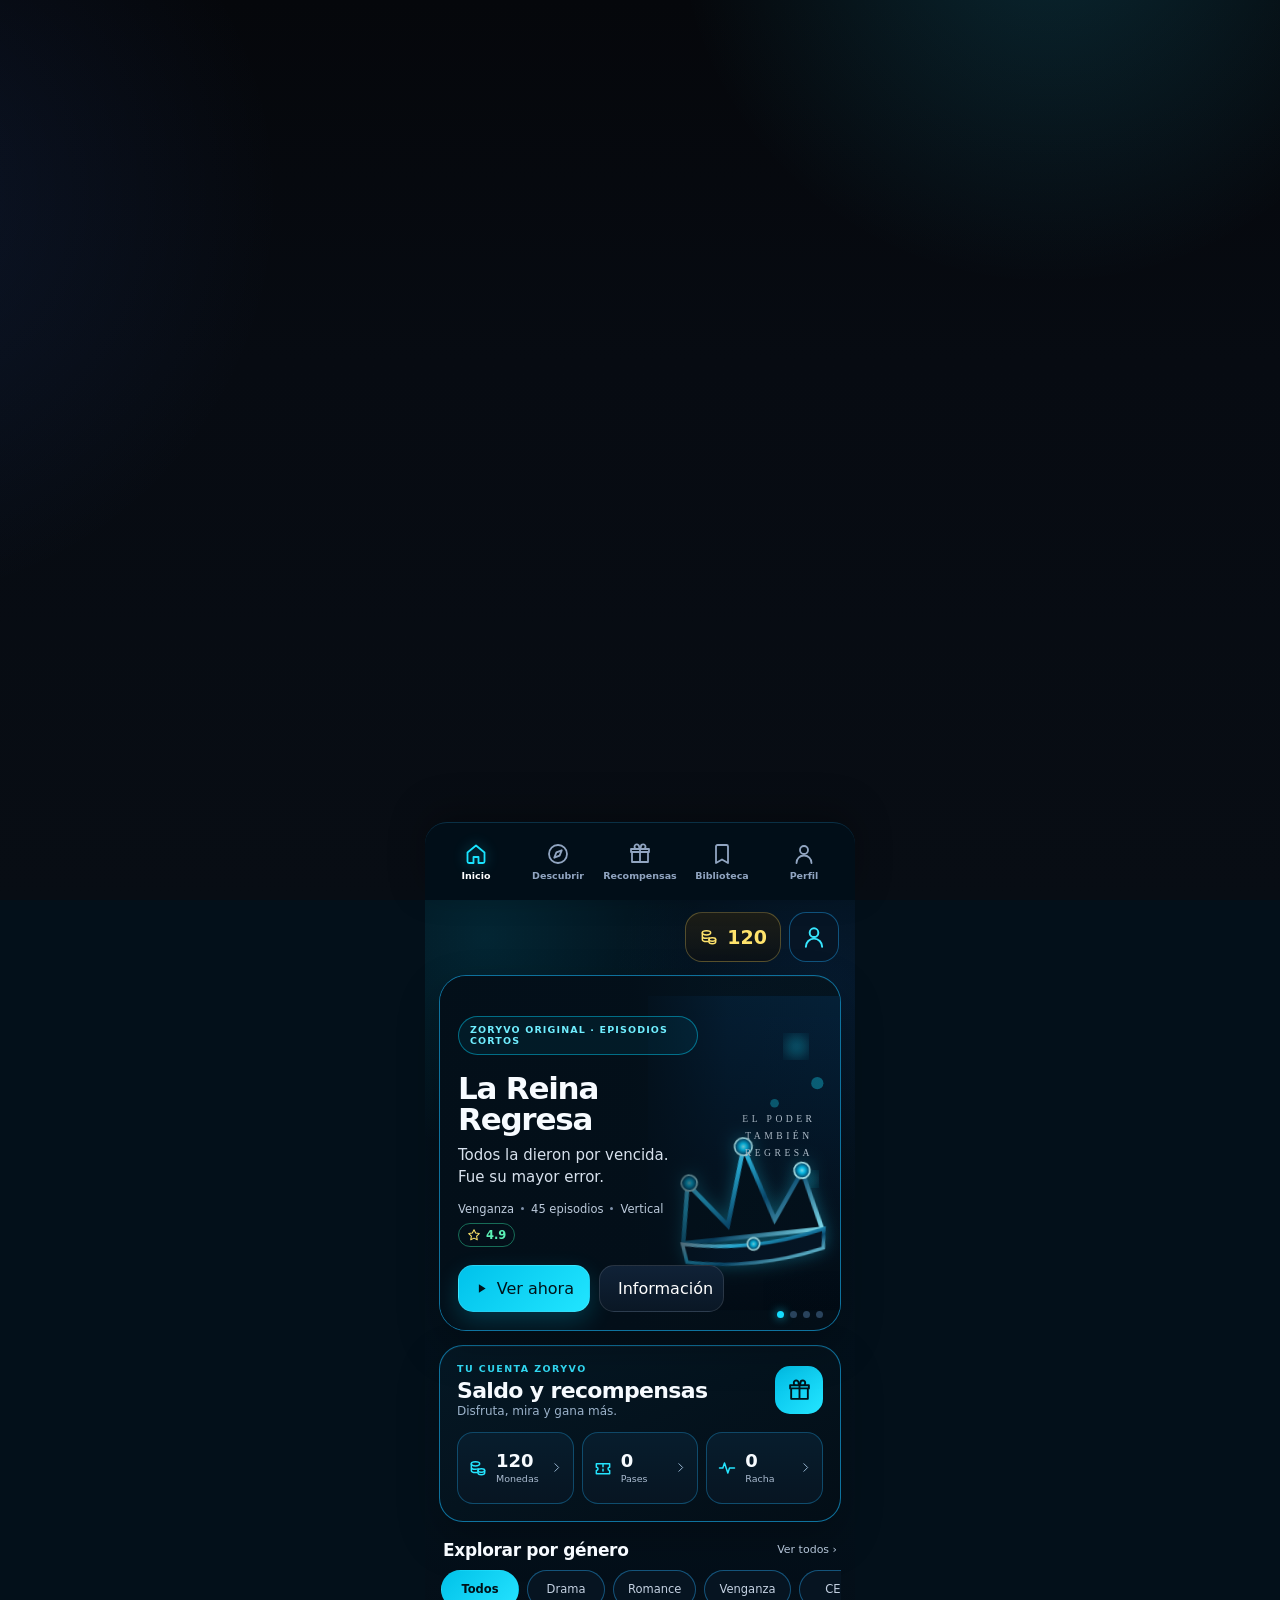
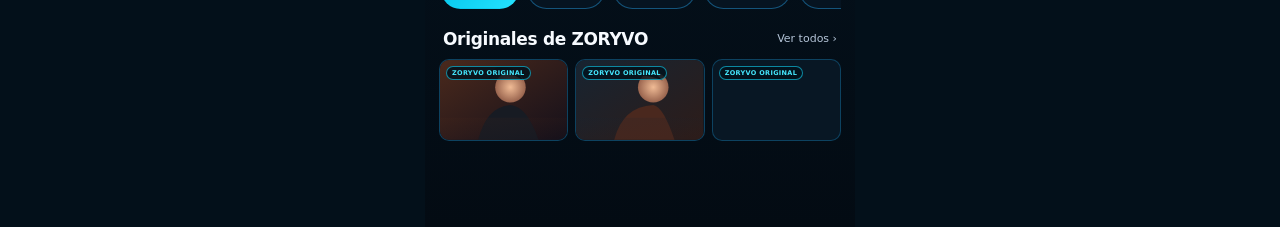
==== index.html @ 8bf87af3 "Switch ZORYVO Home to compact V4.2.2 reference UI" ====
<!DOCTYPE html>
<html lang="es" data-zoryvo-page="home">
<head>
<meta charset="UTF-8">
<meta name="viewport" content="width=device-width,initial-scale=1,viewport-fit=cover">
<meta name="theme-color" content="#03101a">
<meta name="color-scheme" content="dark">
<meta name="description" content="ZORYVO — plataforma de historias verticales y episodios cortos.">
<title>ZORYVO</title>
<link rel="stylesheet" href="assets/app1.css?v=422">
<link rel="stylesheet" href="assets/app2.css?v=422">
<link rel="stylesheet" href="assets/app3.css?v=422">
<link rel="stylesheet" href="assets/app4.css?v=422">
<link rel="stylesheet" href="assets/restore1.css?v=422">
<link rel="stylesheet" href="assets/restore2.css?v=422">
<link rel="stylesheet" href="assets/portal.css?v=422">
<link rel="stylesheet" href="assets/mobile-ui-v422.css?v=422">
<link rel="stylesheet" href="assets/mobile-ui-v422-assets.css?v=422">
</head>
<body>
<script src="runtime/shell1.js?v=422"></script>
<script src="runtime/shell2.js?v=422"></script>
<script src="runtime/shell3.direct.js?v=422"></script>
<script src="assets/app1.js?v=422"></script>
<script src="assets/app2.js?v=422"></script>
<script src="assets/app3.js?v=422"></script>
<script src="assets/app4.js?v=422"></script>
<script src="assets/portal.js?v=422"></script>
<script src="assets/mobile-ui-v422.js?v=422"></script>
<script src="assets/mobile-ui-v422-assets.js?v=422"></script>
</body>
</html>
---- assets/app1.css ----
/* =========================================================
   ZORYVO — DESIGN SYSTEM
   HTML remains the fundamental application structure.
   ========================================================= */
:root{
  --bg:#06080d;
  --bg-2:#090d14;
  --surface:#0d131d;
  --surface-2:#111a27;
  --surface-3:#172233;
  --surface-glass:rgba(13,19,29,.86);
  --line:#223148;
  --line-soft:rgba(255,255,255,.075);
  --text:#f7f9fc;
  --text-2:#cad3df;
  --muted:#8d9aab;
  --muted-2:#66758a;
  --primary:#19d7ff;
  --primary-2:#4d78ff;
  --primary-soft:rgba(25,215,255,.11);
  --success:#36df96;
  --warning:#ffbd45;
  --danger:#ff5b72;
  --gold:#ffd96f;
  --shadow:0 22px 70px rgba(0,0,0,.38);
  --shadow-soft:0 12px 34px rgba(0,0,0,.22);
  --radius-xs:9px;
  --radius-sm:13px;
  --radius:18px;
  --radius-lg:25px;
  --radius-xl:32px;
  --header:64px;
  --nav:76px;
  --max:1240px;
}
*{box-sizing:border-box}
html{background:var(--bg);scroll-behavior:smooth}
body{margin:0;min-height:100vh;background:var(--bg);color:var(--text);font-family:Inter,ui-sans-serif,system-ui,-apple-system,BlinkMacSystemFont,"Segoe UI",sans-serif;overflow-x:hidden;-webkit-tap-highlight-color:transparent}
body.ui-locked{overflow:hidden;touch-action:none}
button,input,select{font:inherit}
button{cursor:pointer}
button,input,select{color:inherit}
button:focus-visible,input:focus-visible,select:focus-visible,[tabindex]:focus-visible{outline:2px solid var(--primary);outline-offset:2px}
img,video{display:block;max-width:100%}
.hidden{display:none!important}
.sr-only{position:absolute;width:1px;height:1px;padding:0;margin:-1px;overflow:hidden;clip:rect(0,0,0,0);white-space:nowrap;border:0}
.app{min-height:100vh;background:radial-gradient(circle at 90% -15%,rgba(25,215,255,.12),transparent 28%),radial-gradient(circle at -12% 35%,rgba(77,120,255,.08),transparent 28%),var(--bg)}
.shell{width:min(100%,var(--max));margin:0 auto}

/* ---------- top bar ---------- */
.topbar{height:var(--header);position:sticky;top:0;z-index:70;display:flex;align-items:center;gap:10px;padding:0 14px;background:rgba(6,8,13,.9);backdrop-filter:blur(18px);border-bottom:1px solid var(--line-soft)}
.brand{display:flex;align-items:center;gap:10px;min-width:0}
.brandmark{width:39px;height:39px;flex:none;border-radius:14px;background:linear-gradient(140deg,var(--primary),#7befff 42%,var(--primary-2));display:grid;place-items:center;color:#031116;font-weight:1000;letter-spacing:-1px;box-shadow:0 0 30px rgba(25,215,255,.18)}
.brandtext{line-height:1;min-width:0;overflow:hidden}
.brandtext b{display:block;font-size:16px;white-space:nowrap}
.brandtext span{display:block;font-size:8.5px;color:var(--muted);margin-top:4px;letter-spacing:.7px;text-transform:uppercase;white-space:nowrap;overflow:hidden;text-overflow:ellipsis}
.spacer{flex:1}
.icon-btn{height:40px;border:1px solid var(--line);background:var(--surface);border-radius:13px;color:var(--text);transition:border-color .18s,transform .18s,background .18s}
.icon-btn{width:40px;display:grid;place-items:center;position:relative;font-size:16px}
.icon-btn:hover{border-color:#395274;background:var(--surface-2)}
.icon-btn:active{transform:scale(.97)}
.counter{position:absolute;right:-4px;top:-4px;min-width:17px;height:17px;padding:0 4px;border-radius:999px;background:var(--danger);color:#fff;font-size:9px;font-weight:1000;display:grid;place-items:center;border:2px solid var(--bg)}
.storage-dot{width:7px;height:7px;border-radius:50%;background:var(--success);box-shadow:0 0 12px rgba(54,223,150,.45)}
.storage-dot.memory{background:var(--warning);box-shadow:0 0 12px rgba(255,189,69,.45)}

/* ---------- core content ---------- */
.main{padding-bottom:calc(var(--nav) + 24px)}
.view{display:none}
.view.active{display:block;animation:viewIn .2s ease}
@keyframes viewIn{from{opacity:.6;transform:translateY(4px)}to{opacity:1;transform:none}}
.section{padding:22px 15px 0}
.section.compact{padding-top:14px}
.section-head{display:flex;align-items:end;justify-content:space-between;gap:12px;margin-bottom:12px}
.section-title h2{font-size:19px;line-height:1.1;margin:0}
.section-title p{font-size:10px;color:var(--muted);margin:5px 0 0}
.link-btn{border:0;background:none;color:var(--primary);font-weight:900;font-size:11px;padding:5px}

/* ---------- hero ---------- */
.hero{padding:14px 14px 0}
.hero-card{min-height:390px;border-radius:28px;overflow:hidden;border:1px solid var(--line-soft);position:relative;display:flex;align-items:flex-end;padding:25px;background:linear-gradient(135deg,#132942,#114353 52%,#512144);box-shadow:var(--shadow)}
.hero-card::before{content:"";position:absolute;inset:0;background:radial-gradient(circle at 77% 20%,rgba(78,228,255,.34),transparent 18%),radial-gradient(circle at 77% 38%,rgba(255,255,255,.09),transparent 20%),linear-gradient(0deg,rgba(4,7,12,.98),rgba(4,7,12,.08) 72%)}
.hero-card::after{content:"SHORT";position:absolute;right:-4%;top:7%;font-size:clamp(76px,23vw,200px);font-weight:1000;letter-spacing:-9px;color:rgba(255,255,255,.04);transform:rotate(-6deg)}
.hero-copy{position:relative;z-index:2;max-width:650px}
.kicker{display:inline-flex;align-items:center;gap:7px;padding:7px 10px;border:1px solid rgba(25,215,255,.26);background:rgba(25,215,255,.1);border-radius:999px;color:#9beeff;font-size:9px;font-weight:1000;letter-spacing:.8px;text-transform:uppercase}
.hero h1{font-size:clamp(35px,8vw,68px);line-height:.91;letter-spacing:-2.2px;margin:12px 0 10px;max-width:680px}
.hero p{margin:0;color:#c7d0dc;line-height:1.52;font-size:13px;max-width:560px}
.meta-line{display:flex;gap:9px;align-items:center;flex-wrap:wrap;margin-top:11px;color:#acb7c7;font-size:10px}
.dot{width:3px;height:3px;background:#75849a;border-radius:50%}
.access-chip{padding:4px 7px;border-radius:999px;background:rgba(54,223,150,.1);border:1px solid rgba(54,223,150,.2);color:#88efb8;font-weight:900}
.hero-actions{display:flex;gap:9px;flex-wrap:wrap;margin-top:17px}

/* ---------- buttons ---------- */
.btn{border:0;border-radius:13px;padding:10px 14px;font-weight:900;display:inline-flex;align-items:center;justify-content:center;gap:7px;min-height:42px;transition:transform .15s,filter .15s,border-color .15s}
.btn:hover{filter:brightness(1.05)}
.btn:active{transform:scale(.98)}
.btn.primary{background:linear-gradient(135deg,var(--primary),#77efff);color:#031016}
.btn.secondary{background:rgba(255,255,255,.075);color:#fff;border:1px solid rgba(255,255,255,.1)}
.btn.ghost{background:transparent;color:#c7d1dd;border:1px solid var(--line)}
.btn.danger{background:rgba(255,91,114,.11);border:1px solid rgba(255,91,114,.28);color:#ff9aaa}
.btn.gold{background:linear-gradient(135deg,#ffce5b,#ffe99a);color:#251a02}
.btn:disabled{opacity:.45;cursor:not-allowed;filter:none;transform:none}

/* ---------- chips / cards ---------- */
.chips{display:flex;gap:7px;overflow:auto;scrollbar-width:none;padding-bottom:3px}
.chips::-webkit-scrollbar{display:none}
.chip{flex:none;border:1px solid var(--line);background:var(--surface);color:#c7d0db;border-radius:999px;padding:8px 11px;font-size:10px;transition:.15s}
.chip.active{background:var(--primary);border-color:var(--primary);color:#031016;font-weight:1000}
.cards{display:grid;grid-template-columns:repeat(2,minmax(0,1fr));gap:11px}
.series-card{min-width:0;background:var(--surface);border:1px solid var(--line-soft);border-radius:18px;overflow:hidden;transition:.18s;cursor:pointer;position:relative}
.series-card:hover{transform:translateY(-3px);border-color:#344c6d;box-shadow:var(--shadow-soft)}
.poster{aspect-ratio:9/13;position:relative;overflow:hidden;padding:11px;display:flex;align-items:flex-end;background:linear-gradient(145deg,var(--c1,#152844),var(--c2,#5c2247))}
.poster::before{content:"";position:absolute;width:78%;aspect-ratio:1;border-radius:50%;right:-24%;top:6%;background:rgba(255,255,255,.09);box-shadow:-54px 80px 0 rgba(255,255,255,.04)}
.poster::after{content:"";position:absolute;inset:auto 0 0;height:62%;background:linear-gradient(0deg,rgba(4,7,12,.93),transparent)}
.poster-monogram{position:absolute;right:10px;top:39px;font-weight:1000;font-size:44px;line-height:1;color:rgba(255,255,255,.055);letter-spacing:-5px}
.poster-top{position:absolute;z-index:2;top:9px;left:9px;right:9px;display:flex;justify-content:space-between;gap:5px}
.tiny-badge{font-size:7.5px;font-weight:1000;padding:5px 7px;border-radius:7px;background:rgba(4,8,12,.7);backdrop-filter:blur(8px)}
.poster-title{position:relative;z-index:2;font-weight:1000;font-size:16px;line-height:.98;max-width:94%;text-shadow:0 3px 18px rgba(0,0,0,.45)}
.card-progress{position:absolute;left:9px;right:9px;bottom:7px;z-index:3;height:3px;border-radius:99px;background:rgba(255,255,255,.18);overflow:hidden}
.card-progress i{display:block;height:100%;background:var(--primary)}
.series-meta{padding:9px 10px 10px}
.series-name{font-size:11.5px;font-weight:900;white-space:nowrap;overflow:hidden;text-overflow:ellipsis}
.series-sub{font-size:8.5px;color:var(--muted);margin-top:5px;display:flex;justify-content:space-between;gap:5px}
.series-sub .rating{color:#ffe183}
.horizontal{display:grid;grid-auto-flow:column;grid-auto-columns:42%;gap:10px;overflow:auto;scroll-snap-type:x proximity;scrollbar-width:none;padding-bottom:4px}
.horizontal::-webkit-scrollbar{display:none}
.horizontal .series-card{scroll-snap-align:start}

/* ---------- continue ---------- */
.continue-list{display:grid;gap:8px}
.continue-item{display:grid;grid-template-columns:74px 1fr auto;gap:10px;align-items:center;padding:8px;border:1px solid var(--line-soft);background:var(--surface);border-radius:15px;width:100%;color:inherit;text-align:left}
.continue-thumb{width:74px;aspect-ratio:16/10;border-radius:10px;background:linear-gradient(135deg,var(--c1),var(--c2));display:grid;place-items:center;font-size:21px;position:relative;overflow:hidden}
.continue-thumb::after{content:"";position:absolute;inset:0;background:linear-gradient(135deg,transparent,rgba(255,255,255,.08))}
.continue-info{min-width:0}
.continue-info b{font-size:11px;display:block;white-space:nowrap;overflow:hidden;text-overflow:ellipsis}
.continue-info span{display:block;color:var(--muted);font-size:8.5px;margin-top:4px}
.mini-progress{height:3px;background:#273449;border-radius:99px;margin-top:6px;overflow:hidden}
.mini-progress i{display:block;height:100%;background:var(--primary)}
---- assets/app2.css ----
/* ---------- discover ---------- */
.search-area{padding:15px}
.searchbox{display:flex;align-items:center;gap:8px;border:1px solid var(--line);background:var(--surface);border-radius:16px;padding:0 12px;transition:border-color .15s}
.searchbox:focus-within{border-color:#3e6b86}
.searchbox input{height:48px;border:0;background:none;color:#fff;outline:0;width:100%;min-width:0}
.searchbox input::placeholder{color:#68788f}
.search-tools{display:flex;justify-content:space-between;gap:10px;align-items:center;margin-top:11px;color:var(--muted);font-size:9px}
.sort-select{border:1px solid var(--line);background:var(--surface);color:#d9e1eb;border-radius:10px;padding:7px 8px;font-size:9px}
.empty{margin:24px 0;border:1px dashed #33445e;border-radius:20px;padding:28px 17px;text-align:center;color:var(--muted);font-size:11px;line-height:1.45}
.empty b{display:block;color:#d8dfe8;font-size:13px;margin-bottom:5px}

/* ---------- rewards ---------- */
.reward-hero{margin:15px;border:1px solid #4a3e19;background:linear-gradient(145deg,#19150d,#261f0f);border-radius:24px;padding:19px;position:relative;overflow:hidden}
.reward-hero::after{content:"";position:absolute;right:5px;top:-23px;font-size:104px;opacity:.07;transform:rotate(14deg)}
.reward-hero h2{margin:0 0 5px;font-size:22px}
.reward-hero p{margin:0;color:#c8b98a;font-size:10px;line-height:1.45;max-width:560px}
.reward-wallet{margin-top:14px;padding:12px;border:1px solid rgba(255,229,144,.16);border-radius:16px;background:rgba(255,255,255,.035);display:flex;align-items:center;gap:12px;justify-content:space-between}
.wallet-copy{min-width:0}.wallet-copy span{display:block;color:#c8b98a;font-size:8px;text-transform:uppercase;letter-spacing:.55px}.wallet-copy b{display:block;margin-top:3px;color:#ffe590;font-size:16px}
.wallet-action{min-height:38px;border:1px solid rgba(255,229,144,.22);background:rgba(255,229,144,.07);border-radius:12px;color:#ffe590;padding:0 11px;display:flex;align-items:center;gap:6px;font-size:9px;font-weight:900;white-space:nowrap}
.wallet-action:active{transform:scale(.98)}
.streak{display:grid;grid-template-columns:repeat(7,1fr);gap:5px;margin-top:15px}
.day{border:1px solid #453b1e;border-radius:10px;padding:7px 2px;text-align:center;background:#17140d}
.day span{display:block;color:#a79258;font-size:7px}
.day b{display:block;font-size:9px;margin-top:3px}
.day.done{background:rgba(255,217,111,.1);border-color:#73622d;color:#ffe08b}
.day.today{outline:1px solid #ffda6a;outline-offset:1px}
.tasks{display:grid;gap:8px}
.task{display:grid;grid-template-columns:40px 1fr auto;align-items:center;gap:9px;border:1px solid var(--line-soft);background:var(--surface);border-radius:15px;padding:9px}
.task-icon{width:40px;height:40px;border-radius:12px;background:var(--surface-2);display:grid;place-items:center;color:var(--primary);font-weight:900}
.task b{display:block;font-size:11px}
.task span{display:block;color:var(--muted);font-size:8.5px;margin-top:3px;line-height:1.3}
.task .btn{min-height:34px;padding:7px 10px;font-size:9px}

/* ---------- profile ---------- */
.profile{padding:15px}
.profile-card{border:1px solid var(--line-soft);background:linear-gradient(145deg,var(--surface),#111d2b);border-radius:24px;padding:18px;box-shadow:var(--shadow-soft)}
.profile-row{display:flex;align-items:center;gap:12px}
.avatar{width:54px;height:54px;border-radius:18px;background:linear-gradient(145deg,var(--primary),var(--primary-2));display:grid;place-items:center;color:#051016;font-weight:1000;font-size:18px}
.profile-row h2{margin:0;font-size:18px}.profile-row p{margin:4px 0;color:var(--muted);font-size:9px}
.vip-badge{display:inline-flex;margin-top:5px;border-radius:999px;padding:4px 7px;font-size:7px;font-weight:1000;background:rgba(25,215,255,.1);border:1px solid rgba(25,215,255,.18);color:#94edff}
.stats{display:grid;grid-template-columns:repeat(3,1fr);gap:7px;margin-top:15px}
.stat{border:1px solid var(--line-soft);background:rgba(255,255,255,.025);border-radius:13px;padding:10px;text-align:center}
.stat b{display:block;font-size:15px}.stat span{display:block;margin-top:3px;color:var(--muted);font-size:6.8px;letter-spacing:.55px}
.settings{display:grid;gap:7px;margin-top:13px}
.setting{width:100%;min-height:56px;border:1px solid var(--line-soft);background:var(--surface);border-radius:14px;padding:10px 11px;display:flex;align-items:center;gap:10px;color:inherit;text-align:left}
.setting-info{flex:1;min-width:0}.setting-info b{display:block;font-size:11px}.setting-info span{display:block;color:var(--muted);font-size:8.5px;margin-top:3px;line-height:1.35}
.setting-tail{display:flex;align-items:center;gap:8px;flex:none}.setting-badge{min-width:19px;height:19px;padding:0 5px;border-radius:999px;background:var(--danger);color:#fff;display:grid;place-items:center;font-size:8px;font-weight:1000}
.switch{width:39px;height:23px;border-radius:999px;border:1px solid #35445a;background:#1a2431;padding:2px;display:flex;align-items:center;transition:.18s}
.switch i{width:17px;height:17px;border-radius:50%;background:#7e8ba0;transition:.18s}
.switch.on{background:rgba(25,215,255,.18);border-color:#26748a}.switch.on i{transform:translateX(15px);background:var(--primary)}

/* ---------- sheets / modals ---------- */
.scrim{position:absolute;inset:0;background:rgba(0,0,0,.68);backdrop-filter:blur(4px)}
.sheet,.modal{position:fixed;inset:0;z-index:140;display:none}
.sheet.open,.modal.open{display:block}
.sheet-panel{position:absolute;left:0;right:0;bottom:0;max-height:min(82vh,760px);background:var(--bg-2);border:1px solid var(--line);border-bottom:0;border-radius:25px 25px 0 0;box-shadow:0 -18px 70px rgba(0,0,0,.48);overflow:hidden;animation:sheetUp .2s ease}
@keyframes sheetUp{from{transform:translateY(24px);opacity:.5}to{transform:none;opacity:1}}
.sheet-head{height:56px;display:flex;align-items:center;padding:0 14px;border-bottom:1px solid var(--line-soft)}
.sheet-head h3{margin:0;font-size:14px;flex:1}.sheet-head .icon-btn{width:34px;height:34px}
.sheet-body{padding:14px;overflow:auto;max-height:calc(min(82vh,760px) - 56px)}
.modal{align-items:center;justify-content:center;padding:16px}
.modal.open{display:flex}
.modal-card{position:relative;width:min(100%,430px);background:var(--bg-2);border:1px solid var(--line);border-radius:22px;padding:18px;box-shadow:var(--shadow);animation:modalIn .18s ease}
@keyframes modalIn{from{transform:scale(.97);opacity:.5}to{transform:none;opacity:1}}
.modal-card h3{font-size:18px;margin:0 0 6px}.modal-card>p{margin:0 0 14px;color:var(--muted);font-size:10px;line-height:1.5}
.modal-actions{display:grid;grid-template-columns:1fr 1fr;gap:8px;margin-top:11px}
.price-box{display:flex;align-items:center;justify-content:space-between;gap:12px;padding:10px 11px;background:var(--surface);border:1px solid var(--line-soft);border-radius:12px;margin-top:7px;font-size:9px;color:var(--muted)}
.price-box b{font-size:11px;color:#fff}

/* ---------- detail ---------- */
.detail-cover{min-height:215px;border-radius:18px;position:relative;display:flex;align-items:flex-end;padding:17px;overflow:hidden}
.detail-cover::after{content:"";position:absolute;inset:0;background:linear-gradient(0deg,rgba(5,8,13,.92),transparent 70%)}
.detail-cover h2{position:relative;z-index:2;margin:0;font-size:27px;line-height:.95;max-width:80%}
.detail-copy{padding:15px 2px 2px}.detail-copy p{color:#aeb9c8;font-size:10px;line-height:1.55;margin:10px 0}
.tag-row{display:flex;gap:6px;flex-wrap:wrap}.tag{padding:5px 7px;border-radius:999px;border:1px solid var(--line);background:var(--surface);color:#bcc7d4;font-size:8px}
.detail-facts{display:grid;grid-template-columns:repeat(3,1fr);gap:7px;margin:12px 0}.fact{border:1px solid var(--line-soft);background:var(--surface);border-radius:12px;padding:9px;text-align:center;color:var(--muted);font-size:7px}.fact b{display:block;color:#fff;font-size:13px;margin-bottom:2px}
.detail-actions{display:grid;grid-template-columns:1fr auto;gap:8px}

/* ---------- episodes ---------- */
.episode-summary{display:flex;justify-content:space-between;gap:10px;align-items:center;margin-bottom:11px;color:var(--muted);font-size:9px}
.episode-grid{display:grid;grid-template-columns:repeat(6,1fr);gap:7px}
.ep{aspect-ratio:1;border-radius:10px;border:1px solid var(--line);background:var(--surface);color:#aeb9c8;font-weight:900;font-size:10px;position:relative}
.ep.unlocked{color:#fff}.ep.locked::after{content:"•";position:absolute;right:4px;top:1px;color:var(--warning);font-size:11px}.ep.current{border-color:var(--primary);background:var(--primary-soft);color:var(--primary)}.ep.done{box-shadow:inset 0 -2px 0 var(--success)}

/* ---------- notifications/history ---------- */
.notice-list{display:grid;gap:8px}.notice{padding:11px;border:1px solid var(--line-soft);background:var(--surface);border-radius:14px;position:relative}.notice.unread{border-color:rgba(25,215,255,.25);background:linear-gradient(145deg,var(--surface),rgba(25,215,255,.035))}.notice.unread::before{content:"";position:absolute;right:10px;top:10px;width:6px;height:6px;border-radius:50%;background:var(--primary)}.notice b{font-size:11px}.notice p{margin:4px 0 0;color:var(--muted);font-size:8.5px;line-height:1.4}

/* ---------- packages ---------- */
.packages{display:grid;grid-template-columns:1fr 1fr;gap:7px}.package{border:1px solid var(--line);background:var(--surface);border-radius:13px;padding:11px;text-align:left}.package.selected{border-color:var(--primary);background:var(--primary-soft)}.package b{display:block;font-size:13px}.package span{display:block;margin-top:4px;color:var(--muted);font-size:7.5px}

/* ---------- diagnostics ---------- */
.diag-summary{display:flex;align-items:center;gap:11px;padding:12px;border:1px solid var(--line-soft);border-radius:14px;background:var(--surface);margin-bottom:10px}.diag-score{width:48px;height:48px;border-radius:15px;background:rgba(54,223,150,.1);border:1px solid rgba(54,223,150,.25);display:grid;place-items:center;color:#8cf2bd;font-weight:1000}.diag-summary b{display:block;font-size:12px}.diag-summary span{display:block;color:var(--muted);font-size:8px;margin-top:3px}.diag-list{display:grid;gap:6px}.diag-item{display:grid;grid-template-columns:24px 1fr auto;gap:8px;align-items:center;padding:9px;border:1px solid var(--line-soft);border-radius:12px;background:var(--surface)}.diag-icon{width:24px;height:24px;border-radius:8px;display:grid;place-items:center;font-size:10px;background:rgba(54,223,150,.1);color:var(--success)}.diag-item.warn .diag-icon{background:rgba(255,189,69,.1);color:var(--warning)}.diag-item.fail .diag-icon{background:rgba(255,91,114,.1);color:var(--danger)}.diag-item b{font-size:9px}.diag-item span{font-size:7.5px;color:var(--muted)}.diag-status{font-size:7px;font-weight:1000;letter-spacing:.4px}

/* ---------- player ---------- */
.player{position:fixed;inset:0;z-index:120;background:#000;display:none;overflow:hidden}
.player.open{display:grid;place-items:center}
.player-stage{width:100%;height:100%;max-width:520px;position:relative;background:#05070b;overflow:hidden}
.player video{width:100%;height:100%;object-fit:cover;background:#05070b}
.player-grad{position:absolute;inset:0;pointer-events:none;background:linear-gradient(180deg,rgba(0,0,0,.52),transparent 20%,transparent 55%,rgba(0,0,0,.9) 90%,#000)}
.player-top{position:absolute;z-index:5;left:0;right:0;top:0;padding:calc(10px + env(safe-area-inset-top)) 10px 8px;display:flex;align-items:center;gap:9px}
.player-top .icon-btn{background:rgba(5,8,13,.58);border-color:rgba(255,255,255,.15);backdrop-filter:blur(10px)}
.player-title{min-width:0}.player-title b{display:block;font-size:11px;white-space:nowrap;overflow:hidden;text-overflow:ellipsis;max-width:220px}.player-title span{display:block;font-size:8px;color:#b8c1cc;margin-top:3px}
.player-side{position:absolute;z-index:5;right:10px;bottom:190px;display:grid;gap:9px}
.round-action{width:42px;height:42px;border-radius:50%;border:1px solid rgba(255,255,255,.15);background:rgba(4,7,12,.56);backdrop-filter:blur(9px);color:#fff;font-size:18px;display:grid;place-items:center}.round-action.active{color:#ff7790;border-color:rgba(255,119,144,.35)}
.player-bottom{position:absolute;z-index:5;left:0;right:0;bottom:0;padding:12px 58px calc(13px + env(safe-area-inset-bottom)) 13px}
.episode-kicker{color:#8eefff;font-weight:1000;font-size:8px;letter-spacing:.7px}.player-bottom h3{font-size:19px;margin:5px 0 5px}.player-bottom p{margin:0;color:#bdc6d1;font-size:9px;line-height:1.4;display:-webkit-box;-webkit-line-clamp:2;-webkit-box-orient:vertical;overflow:hidden}
.timeline-wrap{display:flex;align-items:center;gap:8px;margin-top:10px}.timeline-range{appearance:none;-webkit-appearance:none;width:100%;height:18px;background:transparent;cursor:pointer}.timeline-range::-webkit-slider-runnable-track{height:3px;border-radius:99px;background:linear-gradient(90deg,var(--primary) var(--seek,0%),rgba(255,255,255,.22) var(--seek,0%))}.timeline-range::-webkit-slider-thumb{-webkit-appearance:none;width:12px;height:12px;border-radius:50%;background:#fff;margin-top:-4.5px;box-shadow:0 0 0 3px rgba(25,215,255,.18)}.timeline-range::-moz-range-track{height:3px;border-radius:99px;background:rgba(255,255,255,.22)}.timeline-range::-moz-range-progress{height:3px;background:var(--primary)}.timeline-range::-moz-range-thumb{width:12px;height:12px;border:0;border-radius:50%;background:#fff}.time-label{font-size:7.5px;color:#b6c0cb;white-space:nowrap;min-width:68px;text-align:right}
.player-controls{display:flex;gap:7px;margin-top:8px}.player-controls .btn{min-height:36px;padding:7px 10px;font-size:9px}
.center-play{position:absolute;z-index:6;left:50%;top:45%;transform:translate(-50%,-50%);width:58px;height:58px;border-radius:50%;border:1px solid rgba(255,255,255,.17);background:rgba(0,0,0,.42);backdrop-filter:blur(9px);color:#fff;font-size:23px;display:grid;place-items:center;opacity:0;pointer-events:none;transition:opacity .18s}.center-play.show{opacity:1;pointer-events:auto}
.video-state{position:absolute;z-index:4;inset:0;display:none;place-items:center;text-align:center;padding:30px;background:radial-gradient(circle at center,rgba(25,215,255,.08),transparent 28%),linear-gradient(145deg,#0b1420,#080b11)}.video-state.show{display:grid}.video-state-inner{max-width:310px}.video-state .symbol{font-size:44px}.video-state h3{margin:10px 0 5px;font-size:17px}.video-state p{margin:0;color:var(--muted);font-size:9px;line-height:1.5}.video-state .btn{margin-top:12px}
.spinner{width:38px;height:38px;border-radius:50%;border:3px solid rgba(255,255,255,.15);border-top-color:var(--primary);animation:spin .7s linear infinite}@keyframes spin{to{transform:rotate(360deg)}}
.interactive{display:none;margin-top:9px;padding:9px;border:1px solid rgba(25,215,255,.19);background:rgba(25,215,255,.07);border-radius:12px}.interactive.show{display:block}.interactive b{font-size:9px}.choice-row{display:flex;gap:6px;margin-top:7px}.choice{flex:1;border:1px solid rgba(255,255,255,.14);background:rgba(255,255,255,.07);color:#fff;border-radius:9px;padding:7px;font-size:8px}.choice.selected{border-color:var(--primary);color:var(--primary);background:rgba(25,215,255,.1)}

/* ---------- rewarded ad ---------- */
.ad-screen{position:fixed;inset:0;z-index:160;background:#05070b;display:none;place-items:center;padding:18px}.ad-screen.open{display:grid}.ad-card{width:min(100%,420px);text-align:center;border:1px solid var(--line);background:var(--surface);border-radius:24px;padding:22px}.ad-visual{width:110px;height:110px;border-radius:30px;margin:0 auto 16px;background:linear-gradient(145deg,var(--primary),var(--primary-2));display:grid;place-items:center;color:#041016;font-size:34px;font-weight:1000;box-shadow:0 0 55px rgba(25,215,255,.18)}.ad-card h3{margin:0 0 6px}.ad-card p{color:var(--muted);font-size:9px;line-height:1.5}.ad-count{margin-top:14px;font-size:11px;font-weight:1000;color:#a8f1ff}

/* ---------- sole primary navigation: bottom / desktop rail ---------- */
.bottom-nav{height:var(--nav);position:fixed;z-index:80;left:0;right:0;bottom:0;display:grid;grid-template-columns:repeat(5,1fr);background:rgba(7,10,15,.94);backdrop-filter:blur(18px);border-top:1px solid var(--line-soft);padding-bottom:env(safe-area-inset-bottom)}
.nav-btn{border:0;background:none;color:#728095;display:flex;flex-direction:column;align-items:center;justify-content:center;gap:3px;font-size:7.5px;font-weight:850;position:relative}.nav-icon{font-size:20px;line-height:1}.nav-btn.active{color:#fff}.nav-btn.active::before{content:"";position:absolute;top:7px;width:20px;height:2px;border-radius:99px;background:var(--primary);box-shadow:0 0 10px rgba(25,215,255,.6)}

/* ---------- toast ---------- */
.toast{position:fixed;z-index:220;left:50%;bottom:calc(var(--nav) + 15px);transform:translate(-50%,12px);max-width:min(90vw,420px);padding:9px 12px;border-radius:12px;background:#111a25;border:1px solid #2b3c55;color:#eef3f8;font-size:9.5px;box-shadow:var(--shadow-soft);opacity:0;pointer-events:none;transition:.2s;text-align:center}.toast.show{opacity:1;transform:translate(-50%,0)}

/* ---------- responsive ---------- */
@media (min-width:680px){
  .cards{grid-template-columns:repeat(3,minmax(0,1fr))}
  .horizontal{grid-auto-columns:28%}
  .episode-grid{grid-template-columns:repeat(8,1fr)}
  .hero-card{min-height:430px;padding:34px}
}
@media (min-width:980px){
  :root{--nav:0px}
  .app{padding-left:92px}
  .bottom-nav{left:0;right:auto;top:0;bottom:0;width:92px;height:auto;grid-template-columns:1fr;grid-template-rows:repeat(5,78px);align-content:center;border-top:0;border-right:1px solid var(--line-soft);padding:0;background:rgba(7,10,15,.96)}
  .nav-btn.active::before{top:auto;left:0;width:3px;height:27px}
  .topbar{padding:0 20px}
  .main{padding-bottom:30px}
  .hero,.section,.search-area{padding-left:20px;padding-right:20px}
  .cards{grid-template-columns:repeat(5,minmax(0,1fr))}
  .horizontal{grid-auto-columns:20%}
  .sheet-panel{left:auto;right:16px;bottom:16px;width:min(520px,calc(100vw - 130px));border:1px solid var(--line);border-radius:25px;max-height:calc(100vh - 32px)}
  .sheet-body{max-height:calc(100vh - 90px)}
  .toast{bottom:22px}
  .player{background:radial-gradient(circle at center,#121a25,#020304 65%)}
  .player-stage{height:calc(100vh - 22px);border-radius:22px;border:1px solid rgba(255,255,255,.09);box-shadow:0 30px 90px rgba(0,0,0,.65)}
}
@media (max-width:380px){
  .brandtext span{display:none}.cards{gap:8px}.series-card{border-radius:15px}.poster-title{font-size:14px}.player-bottom{padding-right:54px}.episode-grid{gap:5px}
}
@media (prefers-reduced-motion:reduce){
  *,*::before,*::after{animation-duration:.001ms!important;animation-iteration-count:1!important;scroll-behavior:auto!important;transition-duration:.001ms!important}
}
---- assets/app3.css ----
.icon-sprite{position:absolute;width:0;height:0;overflow:hidden;pointer-events:none}.ui-icon{width:20px;height:20px;display:inline-block;flex:none;fill:none;stroke:currentColor;stroke-width:1.85;stroke-linecap:round;stroke-linejoin:round;vertical-align:middle}.btn .ui-icon,.wallet-action .ui-icon{width:17px;height:17px}.tiny-badge .ui-icon,.tag .ui-icon,.card-status .ui-icon{width:12px;height:12px}.top-actions{display:flex;align-items:center;gap:8px;flex:none}.header-style-space{min-width:0;flex:1;max-width:calc(100% - 148px);display:flex;align-items:center}.header-logo-wrap{width:min(100%,340px);height:62px;display:flex;align-items:center;justify-content:flex-start;background:transparent;border:0;box-shadow:none;overflow:visible}.header-brand-logo{display:block;width:100%;max-width:310px;height:100%;object-fit:contain;object-position:left center;background:transparent;border:0;box-shadow:none;filter:drop-shadow(0 0 10px rgba(35,214,255,.2))}.coin-balance{height:44px;display:flex;align-items:center;gap:7px;padding:0 12px;border-radius:15px;background:rgba(255,220,126,.07);border:1px solid rgba(255,220,126,.2);color:#ffe18b}.coin-balance strong{font-size:14px}.coin-balance span{font-size:8px;color:#c6b77f}.profile-shortcut{height:44px;display:flex;align-items:center;gap:8px;padding:0 8px;border:1px solid rgba(255,255,255,.08);background:rgba(255,255,255,.04);border-radius:15px;color:#fff}.profile-shortcut-avatar{width:30px;height:30px;border-radius:10px;display:grid;place-items:center;background:rgba(35,214,255,.12);color:#8ceeff}.profile-shortcut-copy b{display:block;font-size:9px}.profile-shortcut-copy small{display:block;margin-top:3px;font-size:7px;color:#929daf}.discover-panel,.profile-card,.reward-hero,.sheet-panel,.modal-card{background:linear-gradient(180deg,rgba(14,20,30,.97),rgba(10,15,23,.96));border-color:rgba(255,255,255,.08)}.search-leading{color:#86edff}.search-clear{width:36px;height:36px;border:0;border-radius:11px;background:rgba(255,255,255,.06);color:#aeb9c9}.sort-control{display:flex;align-items:center;gap:7px;height:40px;padding:0 10px;border:1px solid #2a3f59;border-radius:13px;background:#0a1018}.result-indicator{display:flex;align-items:center;gap:6px}.rating-chip{display:inline-flex;align-items:center;gap:5px}.rating-chip .ui-icon{width:13px;height:13px;color:#ffe183}.setting-icon{width:38px;height:38px;border-radius:12px;display:grid;place-items:center;flex:none;background:rgba(25,216,255,.065);color:#72e5fb}.setting-icon .ui-icon{width:18px;height:18px}.avatar{background:transparent;border:0;box-shadow:none}.avatar .brandlogo-image{width:100%;height:100%;object-fit:contain}.ep{display:grid;place-items:center}.ep.locked::after{content:none}.ep-state{position:absolute;right:4px;top:4px}.appcreator-referral{text-decoration:none;display:inline-flex;align-items:center;justify-content:center;cursor:pointer}.hero-card::after{content:"ZORYVO"}.nav-icon .ui-icon{width:22px;height:22px}.bottom-nav{backdrop-filter:blur(20px)}@media(max-width:520px){.header-style-space{max-width:calc(100% - 136px)}.header-logo-wrap{height:66px}.header-brand-logo{max-width:270px}.coin-balance span,.profile-shortcut-copy{display:none}}@media(max-width:390px){.header-brand-logo{max-width:235px}}
---- assets/app4.css ----
/* ---------- V4.0 FINAL CONSOLIDATION ---------- */
:root{--app-max:1280px;--surface-2:#111925;--surface-3:#0e141e;--line-2:rgba(255,255,255,.09);--glow:0 0 0 1px rgba(255,255,255,.03),0 18px 44px rgba(0,0,0,.24)}
html{background:#05070b}
body{background:radial-gradient(circle at 14% -8%,rgba(35,214,255,.10),transparent 26%),radial-gradient(circle at 100% 4%,rgba(91,107,255,.12),transparent 24%),linear-gradient(180deg,#05070b 0%,#070b12 38%,#08111a 100%)}
.app{background:transparent}
.main{max-width:var(--app-max);margin:0 auto}
.topbar{background:linear-gradient(180deg,rgba(6,10,15,.96),rgba(6,10,15,.90));backdrop-filter:blur(24px) saturate(1.15);border-bottom:1px solid rgba(255,255,255,.05);box-shadow:0 10px 34px rgba(0,0,0,.18)}
.header-style-space{max-width:calc(100% - 156px)}
.header-logo-wrap{height:70px;width:min(100%,360px)}
.header-brand-logo{max-width:330px;filter:drop-shadow(0 0 14px rgba(35,214,255,.18))}
.coin-balance,.profile-shortcut{box-shadow:inset 0 1px 0 rgba(255,255,255,.05),0 12px 28px rgba(0,0,0,.18);border-color:rgba(255,255,255,.08)}
.hero{padding-top:18px}
.hero-card{min-height:390px;border-radius:34px;padding:28px;background:linear-gradient(135deg,#12263e 0%,#123c57 44%,#42224f 100%);border-color:rgba(255,255,255,.09);box-shadow:0 26px 80px rgba(0,0,0,.30), inset 0 1px 0 rgba(255,255,255,.05)}
.hero-card::before{background:radial-gradient(circle at 72% 18%,rgba(93,225,255,.33),transparent 18%),radial-gradient(circle at 85% 34%,rgba(255,255,255,.11),transparent 14%),radial-gradient(circle at 18% 86%,rgba(26,216,255,.10),transparent 26%),linear-gradient(0deg,rgba(4,7,12,.98),rgba(4,7,12,.10) 72%)}
.hero-card::after{content:"ZORYVO";right:-2%;top:10%;font-size:clamp(74px,22vw,184px);letter-spacing:-8px;color:rgba(255,255,255,.045);transform:rotate(-6deg)}
.kicker{padding:8px 12px;border-radius:999px;background:linear-gradient(180deg,rgba(25,216,255,.12),rgba(25,216,255,.06));border-color:rgba(25,216,255,.23);color:#9aeffc}
.hero p{max-width:54ch;color:#d3dbe5}
.meta-line{gap:12px;flex-wrap:wrap}
.btn{transition:transform .16s ease, box-shadow .16s ease, border-color .16s ease, background .16s ease}
.btn:hover{transform:translateY(-1px)}
.btn.primary{background:linear-gradient(135deg,#15d7ff,#68e9ff);box-shadow:0 12px 30px rgba(25,216,255,.18)}
.btn.secondary{background:linear-gradient(180deg,rgba(255,255,255,.07),rgba(255,255,255,.04));border-color:rgba(255,255,255,.10)}
.section-head{margin-bottom:16px}.section-title h2{font-size:24px;letter-spacing:-.65px}.section-title p{color:#8f9caf}
.continue-item{border-radius:18px;padding:10px;background:linear-gradient(180deg,var(--surface-2),var(--surface-3));border-color:rgba(255,255,255,.07);box-shadow:0 10px 26px rgba(0,0,0,.12)}
.continue-thumb{border-radius:14px}.continue-info b{font-size:11.5px}.continue-arrow{color:#8edfff}
.chip{background:linear-gradient(180deg,rgba(255,255,255,.03),rgba(255,255,255,.02));border-color:rgba(255,255,255,.08)}
.chip.active{box-shadow:0 10px 22px rgba(25,216,255,.15)}
.discover-panel{padding:14px;border-radius:26px;background:linear-gradient(180deg,rgba(15,21,31,.92),rgba(11,16,24,.86));box-shadow:0 20px 54px rgba(0,0,0,.20), inset 0 1px 0 rgba(255,255,255,.03)}
.searchbox{height:58px;border-radius:18px;border-color:#2a3d56;background:linear-gradient(180deg,#0b121c,#0a1019);box-shadow:inset 0 1px 0 rgba(255,255,255,.03),0 12px 28px rgba(0,0,0,.14)}
.searchbox:focus-within{border-color:#3ad1ea;box-shadow:0 0 0 3px rgba(25,216,255,.08),0 14px 34px rgba(0,0,0,.18)}
.searchbox input{font-size:14.5px;font-weight:560}
.sort-control{height:40px;padding:0 11px 0 12px;border-radius:13px}
.cards{gap:14px}.horizontal{grid-auto-columns:minmax(220px,45%)}
.series-card{border-radius:24px;background:linear-gradient(180deg,#0f151f,#0b1018);border-color:rgba(255,255,255,.07);box-shadow:0 12px 30px rgba(0,0,0,.14)}
.series-card:hover{transform:translateY(-3px);border-color:#395071;box-shadow:0 18px 42px rgba(0,0,0,.24)}
.poster{padding:13px}.poster::before{box-shadow:inset 0 1px 0 rgba(255,255,255,.09)}.poster-monogram{font-size:50px}
.series-meta{padding:13px 13px 14px}.series-name{font-size:13.5px;font-weight:850}.series-sub{margin-top:8px}
.reward-hero{border-color:rgba(255,223,131,.14);background:linear-gradient(145deg,#17140e,#221b10);box-shadow:0 22px 58px rgba(0,0,0,.18)}
.reward-wallet{background:linear-gradient(180deg,rgba(255,255,255,.045),rgba(255,255,255,.03));border-color:rgba(255,229,144,.14)}
.wallet-action{box-shadow:inset 0 1px 0 rgba(255,255,255,.04)}
.task,.notice,.package,.setting,.fact,.stat,.diag-summary,.diag-item,.detail-cover,.sheet-panel,.modal-card{box-shadow:var(--glow)}
.profile-card{border-radius:29px;background:linear-gradient(145deg,#111925,#0d141e);box-shadow:0 22px 60px rgba(0,0,0,.22),inset 0 1px 0 rgba(255,255,255,.03)}
.stat{border-radius:16px;background:linear-gradient(180deg,rgba(255,255,255,.04),rgba(255,255,255,.025));border-color:rgba(255,255,255,.07)}
.setting{background:linear-gradient(180deg,#0e141d,#0b1018);border-color:rgba(255,255,255,.07)}
.setting:hover{border-color:#344763;background:linear-gradient(180deg,#101823,#0d131c)}
.empty{border:1px dashed rgba(255,255,255,.10);background:linear-gradient(180deg,rgba(255,255,255,.025),rgba(255,255,255,.015));border-radius:18px;padding:20px;color:#8f9caf}
.empty b{display:block;color:#fff;margin-bottom:6px}
.sheet-panel,.modal-card{background:linear-gradient(180deg,#0f151f,#0b1018);border-color:rgba(255,255,255,.08)}
.detail-cover{border-radius:20px}.detail-copy p{font-size:10.2px}.tag{background:rgba(255,255,255,.03);border-color:rgba(255,255,255,.08)}
.player-stage{background:linear-gradient(180deg,#05070b,#020407)}
.player-top .icon-btn,.player-action,.icon-btn{backdrop-filter:blur(12px)}
.player-bottom{padding-left:15px;padding-right:60px}.player-bottom h3{font-size:20px}.player-bottom p{font-size:9.5px;line-height:1.48}.player-controls .btn{min-height:38px}
.interactive{background:rgba(25,215,255,.08);border-color:rgba(25,215,255,.16)}
.ad-card{background:linear-gradient(180deg,#111924,#0b1018);border-color:rgba(255,255,255,.08);box-shadow:0 24px 70px rgba(0,0,0,.28)}
.ad-visual{background:linear-gradient(145deg,#1dd9ff,#5e83ff);color:#041017}
.bottom-nav{background:linear-gradient(180deg,rgba(8,12,18,.88),rgba(7,10,15,.97));backdrop-filter:blur(24px) saturate(1.3);box-shadow:0 -10px 36px rgba(0,0,0,.25)}
.nav-btn{color:#7b889b}.nav-btn.active{color:#f7fbff}.nav-icon{width:36px;height:32px;border-radius:12px}.nav-btn.active .nav-icon{background:linear-gradient(180deg,rgba(25,216,255,.10),rgba(25,216,255,.06));box-shadow:inset 0 1px 0 rgba(255,255,255,.04)}
.nav-btn.active::before{top:6px;width:22px;height:2.5px}
.toast{background:linear-gradient(180deg,#111a25,#0d141d);border-color:#2d4260}
@media (min-width:821px){.main{padding-left:94px}.header-style-space{max-width:calc(100% - 170px)}.hero-card{min-height:450px;padding:34px}.section,.search-area,.profile{padding-left:22px;padding-right:22px}.cards{gap:16px}.horizontal{grid-auto-columns:minmax(240px,30%)}}
@media (max-width:520px){.header-logo-wrap{height:68px;width:min(100%,280px)}.header-brand-logo{max-width:255px}.hero-card{min-height:382px;padding:24px}.hero h1{font-size:clamp(34px,10.2vw,50px)}.cards{gap:12px}.horizontal{grid-auto-columns:62%}.section-title h2{font-size:22px}}
@media (max-width:390px){.header-logo-wrap{height:64px;width:min(100%,246px)}.header-brand-logo{max-width:225px}.hero-card{border-radius:28px}.searchbox input{font-size:14px}.horizontal{grid-auto-columns:70%}}

/* V4.0.3 — información útil */
.rating-chip{display:inline-flex;align-items:center;gap:5px}
.rating-chip .ui-icon{width:13px;height:13px;color:#ffe183}

.appcreator-referral{text-decoration:none;display:inline-flex;align-items:center;justify-content:center;cursor:pointer}
---- assets/restore1.css ----
.state-icon{width:48px!important;height:48px!important}
:root{--bg:#07090e;--bg-2:#0a0d14;--surface:#0e131c;--surface-2:#131a25;--surface-3:#192334;--line:#253248;--line-soft:rgba(255,255,255,.07);--text:#f8fafc;--text-2:#d5dce6;--muted:#929daf;--primary:#19d8ff;--primary-2:#5978ff;--radius:20px;--header:72px;--nav:74px;--shadow:0 24px 70px rgba(0,0,0,.3);--shadow-soft:0 12px 34px rgba(0,0,0,.18)}
body{font-feature-settings:"ss01" 1,"cv02" 1;background:var(--bg)}
.app{background:radial-gradient(circle at 92% -8%,rgba(25,216,255,.10),transparent 25%),radial-gradient(circle at -10% 34%,rgba(89,120,255,.06),transparent 30%),linear-gradient(180deg,#080b11 0%,#07090e 42%,#080a0f 100%)}
.topbar{height:var(--header);gap:12px;padding:0 16px;background:rgba(7,9,14,.82);backdrop-filter:blur(22px) saturate(1.25);border-bottom:1px solid rgba(255,255,255,.055)}
.brand{gap:11px}.brandmark{width:42px;height:42px;border-radius:15px;font-size:15px;background:linear-gradient(145deg,#18dbff 0%,#70efff 42%,#6677ff 100%);box-shadow:0 10px 28px rgba(25,216,255,.16),inset 0 1px 0 rgba(255,255,255,.45)}
.brandtext b{font-size:17px;letter-spacing:-.3px}.brandtext span{font-size:8px;letter-spacing:1px;color:#7f8b9f;margin-top:5px}
.coin-balance{height:42px;display:flex;align-items:center;gap:6px;padding:0 11px;border-radius:14px;background:linear-gradient(180deg,rgba(255,219,110,.095),rgba(255,219,110,.045));border:1px solid rgba(255,219,110,.16);color:#ffe18b;box-shadow:inset 0 1px 0 rgba(255,255,255,.04)}
.coin-balance .coin-icon{width:17px;height:17px}.coin-balance strong{font-size:13px;line-height:1}
.profile-shortcut{height:42px;display:flex;align-items:center;gap:8px;padding:0 8px;border:1px solid var(--line-soft);background:rgba(255,255,255,.035);border-radius:14px;color:var(--text);transition:.18s}.profile-shortcut:hover{background:rgba(255,255,255,.065);border-color:#34445c}.profile-shortcut:active{transform:scale(.98)}
.profile-shortcut-avatar{width:30px;height:30px;border-radius:10px;display:grid;place-items:center;background:linear-gradient(145deg,rgba(25,216,255,.18),rgba(89,120,255,.16));color:#8ceeff}.profile-shortcut-avatar .ui-icon{width:17px;height:17px}.profile-shortcut-copy{text-align:left;line-height:1}.profile-shortcut-copy small{display:block;margin-top:4px;font-size:7px;color:var(--muted)}
.main{padding-bottom:calc(var(--nav) + 30px)}.section{padding:28px 16px 0}.section.compact{padding-top:16px}.section-head{margin-bottom:15px}.section-title h2{font-size:22px;letter-spacing:-.55px}.section-title p{font-size:11px;line-height:1.45;margin-top:6px}
.hero{padding:16px 16px 0}.hero-card{min-height:350px;border-radius:30px;padding:24px;border-color:rgba(255,255,255,.08);box-shadow:0 24px 70px rgba(0,0,0,.32),inset 0 1px 0 rgba(255,255,255,.05)}.hero h1{font-size:clamp(34px,8vw,64px);letter-spacing:-2px}.hero p{font-size:13px;line-height:1.6}.meta-line{font-size:10.5px}.kicker{font-size:8.5px;padding:7px 10px}.hero-actions{gap:10px;margin-top:20px}
.btn{border-radius:14px;min-height:44px;padding:10px 15px;font-size:11px;letter-spacing:-.05px}.btn.primary{background:linear-gradient(135deg,#18d9ff,#74eefe);box-shadow:0 9px 24px rgba(25,216,255,.13)}.btn.secondary{background:rgba(255,255,255,.065);border-color:rgba(255,255,255,.1)}
.chips{gap:8px;padding:1px 0 4px}.chip{padding:9px 13px;font-size:10.5px;background:rgba(255,255,255,.025);border-color:#202c3e}.chip.active{background:linear-gradient(135deg,#15d5fb,#40cbe8);box-shadow:0 7px 20px rgba(25,216,255,.12)}
.cards{gap:13px}.series-card{border-radius:22px;background:linear-gradient(180deg,#0f151f,#0c1119);border-color:rgba(255,255,255,.065);box-shadow:0 8px 24px rgba(0,0,0,.12);overflow:hidden}.series-card:hover{transform:translateY(-2px);border-color:#35465f;box-shadow:0 16px 38px rgba(0,0,0,.24)}
.poster{aspect-ratio:9/12.7;padding:12px}.poster::after{height:42%;background:linear-gradient(0deg,rgba(4,7,12,.74),transparent)}.poster-monogram{right:12px;top:50%;transform:translateY(-50%);font-size:48px;color:rgba(255,255,255,.045)}.poster-top{top:10px;left:10px;right:10px}.tiny-badge{display:inline-flex;align-items:center;gap:4px;font-size:7.5px;padding:6px 8px;border-radius:9px;background:rgba(5,8,13,.62);border:1px solid rgba(255,255,255,.06)}.rating-badge{color:#ffe28c}
.series-meta{padding:12px 12px 13px}.series-name{font-size:13px;letter-spacing:-.15px}.series-sub{font-size:8.5px;margin-top:7px;align-items:center}.card-status{display:inline-flex;align-items:center;gap:4px;color:#d9c777;font-weight:800}.card-status .ui-icon{color:#ffd86a}.horizontal{grid-auto-columns:45%;gap:12px}.card-progress{left:10px;right:10px;bottom:8px;height:3px;background:rgba(255,255,255,.16)}
.continue-list{gap:10px}.continue-item{grid-template-columns:78px 1fr 26px;padding:9px;border-radius:17px;background:linear-gradient(180deg,#0f151e,#0c1119);transition:.16s}.continue-item:hover{border-color:#34445d;background:#111925}.continue-thumb{width:78px;border-radius:12px}.continue-thumb .ui-icon{width:22px;height:22px}.continue-info b{font-size:12px}.continue-info span{font-size:9px}.continue-arrow{display:grid;place-items:center;color:#718096}.continue-arrow .ui-icon{width:17px;height:17px}
.search-area{padding:26px 16px 6px}.discover-heading{display:flex;justify-content:space-between;align-items:flex-end;margin-bottom:16px}.discover-heading .eyebrow,.eyebrow{display:block;color:#6ddff7;font-size:7.5px;font-weight:900;letter-spacing:1.3px;margin-bottom:7px}.discover-heading h2{margin:0;font-size:28px;line-height:1;letter-spacing:-1px}.discover-heading p{margin:7px 0 0;color:var(--muted);font-size:11px;line-height:1.45}
.discover-panel{padding:12px;border-radius:24px;border:1px solid rgba(255,255,255,.07);background:linear-gradient(180deg,rgba(15,21,31,.88),rgba(10,15,23,.78));box-shadow:0 18px 46px rgba(0,0,0,.15),inset 0 1px 0 rgba(255,255,255,.025)}.searchbox{height:56px;gap:10px;padding:0 12px 0 15px;border-radius:17px;border:1px solid #293a52;background:#0a1019;box-shadow:inset 0 1px 0 rgba(255,255,255,.025),0 8px 24px rgba(0,0,0,.12)}.searchbox:focus-within{border-color:#2d9fbd;box-shadow:0 0 0 3px rgba(25,216,255,.08),0 10px 28px rgba(0,0,0,.15)}.search-leading{width:20px;height:20px;color:#65dff8}.searchbox input{height:54px;font-size:14px;font-weight:520;letter-spacing:-.2px}.searchbox input::placeholder{color:#68768b}.search-clear{width:34px;height:34px;border:0;border-radius:10px;background:rgba(255,255,255,.055);color:#aeb9c9;display:grid;place-items:center}.search-clear:hover{background:rgba(255,255,255,.09);color:#fff}.search-clear .ui-icon{width:16px;height:16px}
.search-tools{margin-top:10px;font-size:9px;align-items:center}.result-indicator{display:flex;align-items:center;gap:6px;color:#7f8da0}.result-indicator .ui-icon{width:14px;height:14px}.sort-control{height:38px;display:flex;align-items:center;gap:7px;padding:0 9px 0 11px;border:1px solid #25344a;border-radius:12px;background:#0b111a;color:#8290a3}.sort-control>span{font-size:8px}.sort-control>.ui-icon{width:13px;height:13px;pointer-events:none}.sort-select{appearance:none;border:0;background:transparent;padding:0;color:#d8e0ea;font-size:9.5px;outline:0}.discover-chips{margin-top:11px;padding-top:1px}
.reward-hero{margin:18px 16px 0;border-radius:27px;padding:20px;background:linear-gradient(145deg,#18150f,#211d12);box-shadow:0 18px 48px rgba(0,0,0,.18)}.reward-hero::after{content:"";width:150px;height:150px;right:-35px;top:-45px;border-radius:50%;background:radial-gradient(circle,rgba(255,220,116,.13),transparent 68%);opacity:1}.reward-hero h2{font-size:24px;letter-spacing:-.6px}.reward-hero p{font-size:10.5px}.reward-wallet{padding:13px 14px;border-radius:17px}.wallet-copy span{font-size:7.5px}.wallet-copy b{font-size:17px}.wallet-action{height:40px;border-radius:12px}
.profile{padding:20px 16px}.profile-card{border-radius:27px;padding:19px;background:linear-gradient(145deg,#111924,#0d151f);border-color:rgba(255,255,255,.07)}.profile-row{gap:13px}.avatar{width:58px;height:58px;border-radius:18px;color:#8deeff;background:transparent;border:0;box-shadow:none}.avatar .ui-icon{width:28px;height:28px}.avatar .brandlogo-image{width:100%;height:100%;object-fit:contain;padding:0;filter:drop-shadow(0 0 12px rgba(34,214,255,.24))}.profile-copy{min-width:0}.profile-row h2{font-size:21px;letter-spacing:-.45px}.profile-row p{font-size:9.5px;line-height:1.4}.stats{gap:8px;margin-top:17px}.stat{padding:11px 8px;border-radius:15px}.stat .ui-icon{width:15px;height:15px;color:#65dff8;margin-bottom:6px}.stat b{font-size:16px}.stat span{font-size:6.8px}
.settings{gap:9px;margin-top:15px}.setting{min-height:62px;border-radius:16px;padding:10px 12px;background:linear-gradient(180deg,#0e141d,#0c1119);transition:.16s}.setting:hover{border-color:#31425a;background:#111824}.setting-icon{width:38px;height:38px;border-radius:12px;display:grid;place-items:center;flex:none;background:rgba(25,216,255,.065);color:#72e5fb;border:1px solid rgba(25,216,255,.08)}.setting-info b{font-size:11.5px}.setting-info span{font-size:8.5px;line-height:1.45}.setting>.chevron,.setting-tail .chevron{width:16px;height:16px;color:#637086}.danger-setting .setting-icon{color:#ff7a8e;background:rgba(255,91,114,.07);border-color:rgba(255,91,114,.1)}
.bottom-nav{height:var(--nav);background:rgba(7,10,15,.91);backdrop-filter:blur(22px) saturate(1.35);border-top-color:rgba(255,255,255,.06);padding-left:6px;padding-right:6px}.nav-btn{gap:5px;font-size:8.5px;font-weight:800}.nav-icon{width:34px;height:30px;border-radius:11px;display:grid;place-items:center;transition:.18s}.nav-icon .ui-icon{width:21px;height:21px}.nav-btn.active .nav-icon{color:#7de9ff;background:rgba(25,216,255,.085)}.nav-btn.active::before{display:none}.nav-btn:not(.active):hover .nav-icon{background:rgba(255,255,255,.04)}
.sheet-panel{background:#0a0e15;border-color:#26344a}.sheet-head{height:60px;padding:0 16px}.sheet-head h3{font-size:15px}.sheet-head .icon-btn{border-radius:11px}.modal-card{border-radius:25px;padding:20px}.modal-card h3{font-size:20px}.modal-card>p{font-size:10.5px}.price-box{border-radius:14px;padding:11px 12px}.inline-value{display:inline-flex;align-items:center;gap:6px}.inline-value .ui-icon{width:15px;height:15px;color:#ffe184}
.player-top .icon-btn,.round-action{border-color:rgba(255,255,255,.13);background:rgba(4,7,12,.48)}.round-action .ui-icon{width:20px;height:20px}.round-action.active{color:#ff7890}.round-action.saved{color:#72e6fb;border-color:rgba(25,216,255,.3)}.center-play{width:60px;height:60px}.center-play .ui-icon{width:24px;height:24px}.player-bottom p{font-size:9.5px}.player-controls .btn{font-size:9.5px}.task-icon .ui-icon{width:19px;height:19px}.package b{display:flex;align-items:center;gap:6px}.package b .ui-icon{width:16px;height:16px;color:#ffe184}.diag-icon .ui-icon{width:13px;height:13px}
@media (min-width:680px){.horizontal{grid-auto-columns:28%}.discover-panel{padding:14px}.searchbox{height:58px}.searchbox input{height:56px}.topbar{padding:0 20px}}
@media (min-width:980px){.topbar{padding:0 24px}.hero,.section,.search-area{padding-left:24px;padding-right:24px}.horizontal{grid-auto-columns:19%}.bottom-nav{width:96px}.app{padding-left:96px}.nav-btn{font-size:9px}.nav-icon{width:38px;height:34px}.profile{padding:24px}.search-area{padding-top:30px}}
---- assets/restore2.css ----
@media (max-width:520px){.profile-shortcut-copy{display:none}.profile-shortcut{width:42px;padding:0;justify-content:center}.coin-balance span{display:none}.coin-balance{padding:0 9px}.brandtext span{display:none}.brandtext b{font-size:16px}.topbar{gap:8px}.top-actions{gap:6px}}
@media (max-width:360px){.topbar{padding:0 11px}.brandmark{width:39px;height:39px}.coin-balance{height:39px}.profile-shortcut{height:39px;width:39px}.profile-shortcut-avatar{width:29px;height:29px}.hero-card{min-height:330px;padding:20px}.series-name{font-size:12px}.series-meta{padding:10px}.search-area{padding-left:12px;padding-right:12px}.section,.hero{padding-left:12px;padding-right:12px}.discover-panel{padding:10px}.search-tools{gap:6px}.sort-control>span{display:none}}
.empty{margin:26px 0;border:1px solid rgba(255,255,255,.075);border-radius:22px;padding:30px 18px;background:linear-gradient(180deg,rgba(255,255,255,.025),rgba(255,255,255,.012));font-size:11px}
.empty b{font-size:14px}
.streak{gap:6px}
.day{border-radius:12px;padding:9px 3px;background:#15130e;border-color:#3f381f}
.day span{font-size:7.5px}
.day b{font-size:9.5px}
.day.today{outline-color:#f1ce67;box-shadow:0 7px 22px rgba(255,217,111,.06)}
.tasks{gap:9px}
.task{grid-template-columns:42px 1fr auto;gap:10px;border-radius:17px;padding:10px 11px;background:linear-gradient(180deg,#0f151e,#0c1119)}
.task-icon{width:42px;height:42px;border-radius:13px;background:rgba(25,216,255,.065);border:1px solid rgba(25,216,255,.08)}
.task b{font-size:11.5px}
.task span{font-size:8.7px;line-height:1.4}
.task .btn{min-height:36px;border-radius:11px}
.detail-cover{min-height:235px;border-radius:23px;padding:19px;box-shadow:inset 0 1px 0 rgba(255,255,255,.05)}
.detail-cover h2{font-size:29px;letter-spacing:-1px}
.detail-copy{padding:17px 2px 2px}
.detail-copy p{font-size:10.5px;line-height:1.65}
.tag-row{gap:7px}
.tag{display:inline-flex;align-items:center;gap:4px;padding:6px 8px;border-radius:999px;background:#0f151e;font-size:8.5px}
.rating-tag{color:#ffe18a}
.detail-facts{gap:8px;margin:14px 0}
.fact{border-radius:14px;padding:11px 8px;background:#0e141d}
.fact b{font-size:14px}
.icon-only-action{width:45px;padding:0}
.episode-summary{font-size:9.3px;margin-bottom:13px}
.episode-grid{gap:8px}
.ep{aspect-ratio:1;border-radius:12px;background:#0e141d;border-color:#26354a;font-size:10.5px;display:grid;place-items:center;position:relative;overflow:hidden}
.ep.current{border-color:#2eb6d5;background:rgba(25,216,255,.09);box-shadow:inset 0 0 0 1px rgba(25,216,255,.12)}
.ep-number{position:relative;z-index:1}
.ep-state{position:absolute;right:4px;top:4px;display:grid;place-items:center;color:#d5b85f}
.ep.done .ep-state{color:#6ce5a7}
.ep-state .ui-icon{width:9px;height:9px;stroke-width:2.2}
.notice-list{gap:9px}
.notice{padding:13px;border-radius:16px;background:linear-gradient(180deg,#0f151e,#0c1119)}
.notice b{font-size:11.5px}
.notice p{font-size:8.8px;line-height:1.48}
.notice.unread::before{right:12px;top:12px}
.packages{gap:9px}
.package{border-radius:15px;padding:13px;background:linear-gradient(180deg,#0f151e,#0c1119);transition:.16s}
.package:hover{border-color:#3b4b63}
.package.selected{border-color:#2eb8d6;background:rgba(25,216,255,.07);box-shadow:inset 0 0 0 1px rgba(25,216,255,.06)}
.package b{font-size:12px}
.package span{font-size:8px;margin-top:6px}
.diag-summary{border-radius:16px;padding:13px}
.diag-score{border-radius:14px}
.diag-list{gap:7px}
.diag-item{border-radius:13px;padding:10px}
.diag-item b{font-size:9.5px}
.diag-item span{font-size:7.8px}
.ad-card{border-radius:27px;padding:24px;background:linear-gradient(180deg,#0f151e,#0b1018)}
.ad-visual{border-radius:32px;box-shadow:0 18px 55px rgba(25,216,255,.14)}
.ad-card p{font-size:9.5px}
.choice{border-radius:11px;padding:8px}
.interactive{border-radius:14px;padding:10px}
:root{--primary:#23d6ff;--primary-2:#3e7bff;--primary-soft:rgba(35,214,255,.10);--line-soft:rgba(255,255,255,.08);--shadow:0 22px 70px rgba(0,0,0,.30);--shadow-soft:0 12px 32px rgba(0,0,0,.18)}
.app{background:radial-gradient(circle at 82% -10%,rgba(35,214,255,.16),transparent 26%),radial-gradient(circle at -10% 22%,rgba(62,123,255,.10),transparent 26%),linear-gradient(180deg,#05070b 0%,#070b12 40%,#080d14 100%)}
.topbar{background:linear-gradient(180deg,rgba(6,9,14,.96),rgba(7,10,15,.92));backdrop-filter:blur(22px) saturate(1.2);border-bottom-color:rgba(255,255,255,.07);box-shadow:0 10px 30px rgba(0,0,0,.18)}
.brand{gap:12px}
.brandmark{width:56px;height:56px;border-radius:18px;background:linear-gradient(180deg,rgba(255,255,255,.06),rgba(255,255,255,.015));border:1px solid rgba(255,255,255,.08);padding:5px;box-shadow:0 12px 30px rgba(0,0,0,.18), inset 0 1px 0 rgba(255,255,255,.08);overflow:hidden}
.brandlogo-image{width:100%;height:100%;object-fit:contain;filter:drop-shadow(0 0 12px rgba(34,214,255,.26))}
.brandtext b{font-size:19px;letter-spacing:-.35px}
.brandtext span{font-size:8.5px;letter-spacing:1.25px;color:#95a2b3}
.coin-balance{height:44px;padding:0 12px;border-radius:15px;background:linear-gradient(180deg,rgba(255,220,126,.11),rgba(255,220,126,.045));border-color:rgba(255,220,126,.20);box-shadow:inset 0 1px 0 rgba(255,255,255,.06),0 8px 20px rgba(0,0,0,.10)}
.profile-shortcut{height:44px;border-radius:15px;background:linear-gradient(180deg,rgba(255,255,255,.05),rgba(255,255,255,.03));box-shadow:inset 0 1px 0 rgba(255,255,255,.05)}
.profile-shortcut-avatar{background:linear-gradient(145deg,rgba(35,214,255,.18),rgba(62,123,255,.18));border:1px solid rgba(35,214,255,.13)}
.hero-card{background:linear-gradient(135deg,#0f2238 0%,#0a475a 43%,#1f2d6b 100%);border-color:rgba(255,255,255,.09)}
.hero-card::after{content:"ZORYVO";right:-5%;top:6%;font-size:clamp(58px,16vw,142px);letter-spacing:-5px;color:rgba(255,255,255,.05);transform:rotate(-7deg)}
.kicker{background:linear-gradient(180deg,rgba(35,214,255,.13),rgba(35,214,255,.08));border-color:rgba(35,214,255,.25);color:#a8f3ff}
.discover-panel,.profile-card,.reward-hero,.sheet-panel,.modal-card{background:linear-gradient(180deg,rgba(14,20,30,.96),rgba(10,15,23,.94));border-color:rgba(255,255,255,.08);box-shadow:0 20px 55px rgba(0,0,0,.22),inset 0 1px 0 rgba(255,255,255,.03)}
.searchbox{height:60px;border-radius:19px;border-color:#28415f;background:linear-gradient(180deg,#0a111a,#0b121c);box-shadow:inset 0 1px 0 rgba(255,255,255,.03),0 10px 30px rgba(0,0,0,.15)}
.searchbox:focus-within{border-color:#3bcbe7;box-shadow:0 0 0 3px rgba(35,214,255,.10),0 14px 34px rgba(0,0,0,.20)}
.search-leading{width:22px;height:22px;color:#86edff}
.searchbox input{font-size:15px;font-weight:600;color:#f4f8fd}
.searchbox input::placeholder{color:#7c8ba0}
.search-clear{width:36px;height:36px;border-radius:11px;background:rgba(255,255,255,.06)}
.sort-control{height:40px;border-radius:13px;background:linear-gradient(180deg,#0b111a,#0a1018);border-color:#2a3f59}
.series-card{border-radius:24px;background:linear-gradient(180deg,#101722,#0b1018);border-color:rgba(255,255,255,.07);box-shadow:0 10px 28px rgba(0,0,0,.14)}
.poster::before{box-shadow:inset 0 1px 0 rgba(255,255,255,.08)}
.series-name{font-size:13.5px}
.bottom-nav{background:linear-gradient(180deg,rgba(8,12,18,.90),rgba(7,10,15,.96));border-top-color:rgba(255,255,255,.07);box-shadow:0 -10px 34px rgba(0,0,0,.22)}
.nav-icon{border-radius:12px}
.nav-btn.active .nav-icon{background:linear-gradient(180deg,rgba(35,214,255,.12),rgba(35,214,255,.07));box-shadow:inset 0 1px 0 rgba(255,255,255,.05)}
.task,.notice,.package,.setting{border-color:rgba(255,255,255,.08)}
@media (max-width:520px){.brandmark{width:52px;height:52px}.brandtext b{font-size:18px}.brandtext span{font-size:7.8px}}
.header-style-space{min-width:0;display:flex;align-items:center;gap:12px;flex:1;max-width:calc(100% - 150px)}
.header-style-core{position:relative;flex:none;width:72px;height:52px;border-radius:18px;overflow:hidden;background:linear-gradient(145deg,rgba(255,255,255,.035),rgba(255,255,255,.015));border:1px solid rgba(255,255,255,.07);box-shadow:inset 0 1px 0 rgba(255,255,255,.05),0 10px 24px rgba(0,0,0,.14)}
.header-style-ring{position:absolute;inset:auto;display:block;border-radius:999px;border:3px solid rgba(35,214,255,.95);filter:drop-shadow(0 0 10px rgba(35,214,255,.33))}
.header-style-ring.ring-a{width:74px;height:28px;left:-10px;top:8px;transform:rotate(-19deg);border-color:rgba(25,217,255,.95)}
.header-style-ring.ring-b{width:62px;height:22px;right:-6px;bottom:10px;transform:rotate(19deg);border-color:rgba(117,186,255,.82)}
.header-style-glow{position:absolute;inset:13px 20px;border-radius:999px;background:radial-gradient(circle,rgba(131,235,255,.95),rgba(35,214,255,.2) 42%,transparent 68%);filter:blur(2px);opacity:.95}
.header-style-spark{position:absolute;right:15px;top:13px;width:10px;height:10px;border-radius:50%;background:#d9fbff;box-shadow:0 0 14px rgba(112,239,255,.95),0 0 26px rgba(35,214,255,.55)}
.header-style-copy{min-width:0;display:flex;flex-direction:column;justify-content:center;gap:5px}
.style-pill{display:inline-flex;align-self:flex-start;max-width:100%;padding:5px 10px;border-radius:999px;background:linear-gradient(180deg,rgba(25,216,255,.13),rgba(25,216,255,.07));border:1px solid rgba(25,216,255,.20);font-size:7.4px;font-weight:900;letter-spacing:1.2px;color:#9ff4ff;white-space:nowrap}
.style-subline{display:block;color:#8f9bad;font-size:8px;letter-spacing:.5px;white-space:nowrap;overflow:hidden;text-overflow:ellipsis}
@media (max-width:520px){.header-style-space{gap:9px;max-width:calc(100% - 132px)}.header-style-core{width:64px;height:48px;border-radius:16px}.header-style-ring.ring-a{width:66px;height:24px;left:-10px;top:8px}.header-style-ring.ring-b{width:54px;height:18px;right:-5px;bottom:11px}.style-pill{font-size:6.9px;padding:5px 8px}.style-subline{font-size:7.4px}}
@media (max-width:390px){.header-style-space{max-width:calc(100% - 126px)}.style-subline{display:none}.style-pill{font-size:6.8px;letter-spacing:1px}}
.header-style-space{
  min-width:0;
  flex:1;
  max-width:calc(100% - 150px);
  display:flex;
  align-items:center;
}
.header-logo-wrap{
  width:min(100%, 300px);
  height:56px;
  display:flex;
  align-items:center;
  justify-content:flex-start;
  background:transparent;
  border:0;
  box-shadow:none;
  overflow:hidden;
}
.header-brand-logo{
  display:block;
  width:100%;
  max-width:280px;
  height:100%;
  object-fit:contain;
  object-position:left center;
  background:transparent;
  mix-blend-mode:screen;
  filter:drop-shadow(0 0 12px rgba(35,214,255,.22));
}
@media (max-width:520px){
  .header-style-space{max-width:calc(100% - 136px)}
  .header-logo-wrap{height:50px}
  .header-brand-logo{max-width:220px}
}
@media (max-width:390px){
  .header-style-space{max-width:calc(100% - 126px)}
  .header-logo-wrap{height:46px}
  .header-brand-logo{max-width:190px}
}
.header-style-space{
  min-width:0;
  flex:1;
  max-width:calc(100% - 148px);
  display:flex;
  align-items:center;
}
.header-logo-wrap{
  width:min(100%, 340px);
  height:62px;
  display:flex;
  align-items:center;
  justify-content:flex-start;
  background:transparent !important;
  border:0 !important;
  box-shadow:none !important;
  outline:0 !important;
  overflow:visible;
  padding:0;
}
.header-brand-logo{
  display:block;
  width:100%;
  max-width:310px;
  height:100%;
  object-fit:contain;
  object-position:left center;
  background:transparent !important;
  border:0 !important;
  box-shadow:none !important;
  mix-blend-mode:screen;
  filter:drop-shadow(0 0 10px rgba(35,214,255,.20));
}
@media (max-width:520px){
  .header-style-space{max-width:calc(100% - 136px)}
  .header-logo-wrap{height:66px;width:min(100%, 290px)}
  .header-brand-logo{max-width:270px}
}
@media (max-width:390px){
  .header-style-space{max-width:calc(100% - 126px)}
  .header-logo-wrap{height:62px;width:min(100%, 260px)}
  .header-brand-logo{max-width:245px}
}
---- assets/portal.css ----
/* ZORYVO multipage + synchronized rewards */
.header-logo-wrap{background:transparent!important;border:0!important;box-shadow:none!important;isolation:auto}.header-brand-logo,.brandlogo-image{background:transparent!important;border:0!important;box-shadow:none!important;mix-blend-mode:screen;filter:drop-shadow(0 0 12px rgba(35,214,255,.18))}
.home-wallet-summary{margin:14px 15px 4px;padding:16px;border:1px solid rgba(91,222,255,.12);border-radius:24px;background:linear-gradient(145deg,rgba(12,24,35,.96),rgba(8,14,23,.96));box-shadow:0 18px 50px rgba(0,0,0,.20),inset 0 1px 0 rgba(255,255,255,.035)}.home-wallet-head{display:flex;align-items:center;justify-content:space-between;gap:14px}.home-wallet-head h2{margin:4px 0 0;font-size:17px;letter-spacing:-.3px}.wallet-kicker{font-size:8px;font-weight:900;letter-spacing:.14em;color:#65e6fb}.wallet-open{display:inline-flex;align-items:center;gap:7px;min-height:40px;padding:0 13px;border-radius:13px;text-decoration:none;color:#031017;background:linear-gradient(135deg,#16d8ff,#68eaff);font-size:9px;font-weight:900;box-shadow:0 10px 24px rgba(25,216,255,.14)}.wallet-open .ui-icon{width:16px;height:16px}.wallet-summary-grid{display:grid;grid-template-columns:repeat(3,1fr);gap:9px;margin-top:14px}.wallet-summary-item{display:flex;align-items:center;gap:8px;min-width:0;padding:11px 10px;border:1px solid rgba(255,255,255,.065);border-radius:15px;background:rgba(255,255,255,.025)}.wallet-summary-item>.ui-icon{width:18px;height:18px;color:#73eaff}.wallet-summary-item b{display:block;font-size:15px;color:#fff}.wallet-summary-item span{display:block;margin-top:2px;font-size:7.5px;color:#8795a9;white-space:nowrap}
.reward-shared-stats{display:grid;grid-template-columns:repeat(3,1fr);gap:9px;margin:12px 0}.reward-shared-stat{display:flex;align-items:center;gap:8px;min-width:0;padding:11px 9px;border-radius:15px;border:1px solid rgba(255,226,139,.12);background:rgba(255,255,255,.025)}.reward-shared-stat>.ui-icon{width:18px;height:18px;color:#ffe184}.reward-shared-stat b{display:block;font-size:12px;color:#fff;overflow:hidden;text-overflow:ellipsis}.reward-shared-stat span{display:block;margin-top:2px;font-size:7px;color:#aa9d79;line-height:1.25}
html[data-zoryvo-page="rewards"] body{background:radial-gradient(circle at 50% -8%,rgba(255,204,87,.11),transparent 28%),radial-gradient(circle at 0 25%,rgba(25,216,255,.08),transparent 24%),#06080d}html[data-zoryvo-page="rewards"] #view-rewards{padding-top:14px}html[data-zoryvo-page="rewards"] .reward-hero{border-radius:30px;box-shadow:0 26px 70px rgba(0,0,0,.25),inset 0 1px 0 rgba(255,255,255,.035)}html[data-zoryvo-page="rewards"] .nav-btn[data-view="rewards"]{color:#fff}html[data-zoryvo-page="rewards"] .nav-btn[data-view="rewards"] .nav-icon{background:rgba(25,216,255,.10);color:#61e7fb}
@media(max-width:390px){.home-wallet-summary{margin-left:12px;margin-right:12px;padding:14px}.wallet-open span{display:none}.wallet-open{width:40px;padding:0;justify-content:center}.wallet-summary-grid,.reward-shared-stats{gap:7px}.wallet-summary-item,.reward-shared-stat{padding:10px 8px}.wallet-summary-item span{font-size:7px}}
---- assets/mobile-ui-v422.css ----
/* ZORYVO Mobile Reference UI V4.2 — compact rewrite for AppCreator24 */
html.zv42,html.zv42 body{margin:0!important;min-height:100%!important;background:#03101a!important;color:#f7fbff!important;overflow-x:hidden!important}
html.zv42 body{font-family:Inter,ui-sans-serif,system-ui,-apple-system,BlinkMacSystemFont,"Segoe UI",sans-serif!important}
html.zv42 .shell>.topbar,
html.zv42 .shell>.main,
html.zv42 .app>.bottom-nav{display:none!important}
.zv42-app{--cyan:#12ddff;--cyan2:#00bee8;--bg:#03101a;--panel:#061724;--line:rgba(20,160,218,.68);--muted:#9db2c9;--gold:#ffe46f;position:relative;width:min(100%,430px);min-height:100vh;margin:0 auto;padding:0 14px 86px;background:radial-gradient(circle at 14% 4%,rgba(0,213,255,.11),transparent 22%),radial-gradient(circle at 93% 10%,rgba(34,126,255,.09),transparent 23%),linear-gradient(180deg,#03101a,#04111c 60%,#030b13)}
.zv42-app *{box-sizing:border-box}.zv42-app a{-webkit-tap-highlight-color:transparent}.zv42-icon{width:1em;height:1em;fill:none;stroke:currentColor;stroke-width:1.8;stroke-linecap:round;stroke-linejoin:round}
.zv42-header{height:72px;display:flex;align-items:center;justify-content:space-between;gap:10px;padding:2px 2px 0}.zv42-logo{display:block;width:174px;max-width:48vw;height:54px;object-fit:contain;object-position:left center;background:transparent!important;border:0!important}
.zv42-head-actions{display:flex;align-items:center;gap:8px}.zv42-coins{height:50px;min-width:91px;padding:0 13px;display:flex;align-items:center;justify-content:center;gap:8px;border:1px solid rgba(255,222,100,.27);border-radius:17px;background:linear-gradient(180deg,rgba(31,31,23,.92),rgba(11,18,24,.96));color:#ffe36c}.zv42-coins .zv42-icon{width:20px;height:20px}.zv42-coins strong{font-size:19px;line-height:1}
.zv42-profile{width:50px;height:50px;display:grid;place-items:center;border:1px solid rgba(29,154,225,.47);border-radius:17px;color:#37e7ff;background:#061525;text-decoration:none}.zv42-profile .zv42-icon{width:26px;height:26px}
.zv42-panel{border:1px solid var(--line);background:linear-gradient(155deg,rgba(5,24,37,.985),rgba(3,14,23,.985));box-shadow:0 17px 42px rgba(0,0,0,.25),inset 0 1px rgba(255,255,255,.035)}
.zv42-hero{position:relative;min-height:345px;margin-top:3px;padding:40px 18px 18px;border-radius:27px;overflow:hidden}.zv42-hero::after{content:"";position:absolute;inset:0;background:linear-gradient(90deg,rgba(3,15,25,.98) 0%,rgba(3,15,25,.96) 48%,rgba(3,15,25,.22) 72%,rgba(3,15,25,.04) 100%);pointer-events:none}
.zv42-hero-art{position:absolute;inset:0 0 0 auto;width:48%;background-image:var(--hero-art);background-size:cover;background-position:center right;opacity:.98}.zv42-hero-copy{position:relative;z-index:2;width:66%}.zv42-kicker{display:inline-flex;max-width:100%;padding:7px 11px;border:1px solid rgba(0,217,255,.44);border-radius:999px;color:#70eeff;background:rgba(0,191,234,.065);font-size:9.5px;line-height:1.2;font-weight:900;letter-spacing:.12em;text-transform:uppercase}
.zv42-hero h1{margin:18px 0 10px;font-size:31px;line-height:1.01;letter-spacing:-.04em}.zv42-hero-desc{margin:0;max-width:250px;color:#d7e1ed;font-size:15px;line-height:1.42}.zv42-meta{display:flex;align-items:center;gap:7px;flex-wrap:wrap;margin-top:14px;color:#bdcbdc;font-size:11.5px}.zv42-dot{width:3px;height:3px;border-radius:50%;background:#7e91aa}.zv42-rating{display:inline-flex;align-items:center;gap:5px;padding:4px 8px;border:1px solid rgba(52,235,171,.42);border-radius:999px;color:#5bf0b5;font-weight:850}.zv42-rating .zv42-icon{width:14px;height:14px;color:#ffe66b}
.zv42-actions{display:flex;gap:9px;margin-top:18px}.zv42-btn{height:47px;padding:0 15px;border:1px solid rgba(255,255,255,.12);border-radius:15px;display:inline-flex;align-items:center;justify-content:center;gap:8px;font:800 14px/1 inherit;cursor:pointer;text-decoration:none;white-space:nowrap}.zv42-btn .zv42-icon{width:19px;height:19px}.zv42-btn.primary{min-width:132px;color:#00131a;background:linear-gradient(135deg,#00c2eb,#21e5ff);box-shadow:0 9px 24px rgba(0,216,255,.2)}.zv42-btn.secondary{min-width:125px;color:#fff;background:linear-gradient(180deg,#102237,#0a1725)}
.zv42-dots{position:absolute;right:17px;bottom:12px;z-index:3;display:flex;gap:6px}.zv42-dots i{width:7px;height:7px;border-radius:50%;background:#29435c}.zv42-dots i.active{background:#15ddff;box-shadow:0 0 10px rgba(21,221,255,.8)}
.zv42-wallet{margin-top:14px;padding:17px;border-radius:24px}.zv42-wallet-head{display:flex;align-items:center;justify-content:space-between;gap:12px}.zv42-eyebrow{color:#32ddf8;font-size:9.5px;letter-spacing:.15em;font-weight:900}.zv42-wallet h2{margin:4px 0 1px;font-size:22px;letter-spacing:-.03em}.zv42-wallet p{margin:0;color:#9bb2ca;font-size:12px}.zv42-wallet-open{width:48px;height:48px;display:grid;place-items:center;border:0;border-radius:15px;color:#00141b;background:linear-gradient(135deg,#00bee8,#24e5ff);text-decoration:none}.zv42-wallet-open .zv42-icon{width:25px;height:25px}
.zv42-stats{display:grid;grid-template-columns:repeat(3,1fr);gap:8px;margin-top:14px}.zv42-stat{height:72px;padding:9px 10px;display:flex;align-items:center;gap:8px;border:1px solid rgba(25,133,188,.46);border-radius:16px;background:linear-gradient(180deg,#071d2d,#071522)}.zv42-stat .zv42-icon{width:20px;height:20px;color:#25e5ff;flex:none}.zv42-stat b{display:block;font-size:18px;line-height:1}.zv42-stat span{display:block;margin-top:3px;color:#aabbd0;font-size:9.5px}.zv42-stat .chev{margin-left:auto;width:13px!important;height:13px!important;color:#9ab8d3!important}
.zv42-section{margin-top:18px}.zv42-section-head{display:flex;align-items:center;justify-content:space-between;gap:8px;margin:0 4px 10px}.zv42-section-head h2{margin:0;font-size:17px;letter-spacing:-.02em}.zv42-seeall{color:#b4c4d7;text-decoration:none;font-size:11px}
.zv42-genres{display:flex;gap:8px;overflow-x:auto;scrollbar-width:none;padding:0 2px 2px}.zv42-genres::-webkit-scrollbar{display:none}.zv42-chip{flex:0 0 auto;min-width:78px;height:39px;padding:0 14px;border:1px solid rgba(31,135,195,.56);border-radius:999px;display:grid;place-items:center;color:#c4d1e2;background:#061421;text-decoration:none;font-size:11.5px}.zv42-chip.active{color:#001118;background:linear-gradient(135deg,#00c2e9,#25e3ff);border-color:transparent;font-weight:900}
.zv42-originals{display:grid;grid-template-columns:repeat(3,1fr);gap:7px}.zv42-card{position:relative;aspect-ratio:1.58/1;border:1px solid rgba(20,119,169,.45);border-radius:10px;overflow:hidden;background:#081724}.zv42-card img{width:100%;height:100%;object-fit:cover;display:block}
.zv42-bottom{position:fixed;left:50%;bottom:0;transform:translateX(-50%);z-index:90;width:min(100%,430px);height:78px;padding:7px 10px max(7px,env(safe-area-inset-bottom));display:grid;grid-template-columns:repeat(5,1fr);border-top:1px solid rgba(28,119,164,.32);border-radius:22px 22px 0 0;background:rgba(2,15,25,.975);backdrop-filter:blur(20px);box-shadow:0 -12px 36px rgba(0,0,0,.27)}
.zv42-nav{display:flex;flex-direction:column;align-items:center;justify-content:center;gap:4px;color:#91a5c1;text-decoration:none;font-size:9.5px;font-weight:700;min-width:0}.zv42-nav .zv42-icon{width:24px;height:24px}.zv42-nav.active{color:#fff}.zv42-nav.active .zv42-icon{color:#19e4ff;filter:drop-shadow(0 0 7px rgba(25,228,255,.45))}
.zv42-reward-head{position:relative;min-height:110px;padding:12px 4px 0}.zv42-reward-head h1{margin:4px 0 5px;font-size:33px;line-height:1;letter-spacing:-.04em}.zv42-reward-head p{width:62%;margin:0;color:#bacadd;font-size:13px;line-height:1.42}.zv42-gift{position:absolute;right:0;top:3px;width:47%;height:108px;background-image:var(--gift-art);background-size:cover;background-position:center;border-radius:8px}
.zv42-balance{display:grid;grid-template-columns:.95fr 1.18fr;gap:12px;align-items:center;margin-top:8px;padding:16px;border-radius:24px}.zv42-balance-left{display:flex;align-items:center;gap:10px;padding-right:11px;border-right:1px solid rgba(27,142,194,.36)}.zv42-balance-left>.zv42-icon{width:36px;height:36px;color:#24e6ff;flex:none}.zv42-balance-label{display:block;font-size:13px;font-weight:800}.zv42-balance-num{display:flex;align-items:flex-end;gap:5px;margin-top:2px}.zv42-balance-num b{font-size:32px;line-height:.9;color:#20e5ff}.zv42-balance-num span{font-size:12px;color:#b4c5d8}.zv42-add{width:100%;height:52px;border:0;border-radius:16px;background:linear-gradient(135deg,#00bee8,#25e7ff);font-size:14px;font-weight:900;color:#001219}.zv42-add-note{text-align:center;color:#8cb6da;margin-top:5px;font-size:9.5px}
.zv42-streak{margin-top:14px;padding:15px;border-radius:24px}.zv42-streak-head{display:flex;align-items:flex-start;justify-content:space-between;gap:8px}.zv42-streak-head h2{margin:0;font-size:21px}.zv42-streak-head p{margin:2px 0 0;color:#8fc9ed;font-size:10.5px}.zv42-streak-mark{display:flex;align-items:center;gap:7px}.zv42-streak-mark .zv42-icon{width:24px;height:24px;color:#23e6ff}.zv42-streak-mark b{display:block;font-size:13px}.zv42-streak-mark span{color:#9db6cf;font-size:8px}
.zv42-days{display:grid;grid-template-columns:repeat(7,1fr);gap:5px;margin-top:12px}.zv42-day{position:relative;height:82px;padding:8px 2px;border:1px solid rgba(25,142,204,.55);border-radius:12px;text-align:center;background:#071a29}.zv42-day span{display:block;color:#aabbd0;font-size:9px}.zv42-day b{display:block;margin-top:27px;font-size:11px}.zv42-day::before{content:"●";position:absolute;top:29px;left:0;right:0;color:#ffd84b;font-size:10px}.zv42-day.today{border:2px solid #1deaff;box-shadow:0 0 15px rgba(29,234,255,.26)}.zv42-day.today span{color:#1deaff}
.zv42-claim{width:100%;height:49px;margin-top:12px;border:0;border-radius:15px;color:#001219;background:linear-gradient(135deg,#00bee8,#26e5ff);font-size:13px;font-weight:900}.zv42-claim:disabled{opacity:.55}
.zv42-reward-stats{margin-top:13px;padding:7px;border-radius:19px}.zv42-missions{margin-top:15px;padding:0 2px}.zv42-missions h2{margin:0;font-size:20px}.zv42-missions>p{margin:4px 0 10px;color:#a9bdd3;font-size:10px}.zv42-mission-grid{display:grid;grid-template-columns:repeat(3,1fr);gap:6px}.zv42-mission{min-height:154px;padding:10px 8px;border:1px solid rgba(24,145,207,.66);border-radius:15px;background:linear-gradient(160deg,#071a29,#06131f)}.zv42-mission-icon{width:36px;height:36px;display:grid;place-items:center;border:1px solid rgba(17,185,238,.6);border-radius:11px;background:#06253a;color:#1ee4ff}.zv42-mission-icon .zv42-icon{width:20px;height:20px}.zv42-mission h3{margin:8px 0 4px;font-size:10px;line-height:1.15}.zv42-mission p{min-height:42px;margin:0;color:#a9bdd3;font-size:8.6px;line-height:1.35}.zv42-mission-action{width:100%;height:33px;margin-top:7px;border:1px solid rgba(51,160,213,.56);border-radius:999px;display:grid;place-items:center;text-decoration:none;color:#b9c9dc;background:#0b1c2c;font-size:9.5px}.zv42-mission-action.primary{border:0;color:#001219;background:linear-gradient(135deg,#00bee8,#25e6ff);font-weight:900}
@media(max-width:370px){.zv42-app{padding-left:11px;padding-right:11px}.zv42-logo{width:155px}.zv42-hero{min-height:330px;padding-left:15px}.zv42-hero h1{font-size:28px}.zv42-btn{padding:0 12px;font-size:13px}.zv42-btn.primary{min-width:122px}.zv42-btn.secondary{min-width:116px}.zv42-wallet h2{font-size:20px}.zv42-stat{padding:8px 7px}.zv42-stat b{font-size:16px}.zv42-reward-head h1{font-size:30px}.zv42-balance{padding:13px}.zv42-balance-num b{font-size:28px}.zv42-days{gap:4px}.zv42-day{height:78px}}
---- assets/mobile-ui-v422-assets.css ----
.zv42-logo{background-repeat:no-repeat!important;background-position:left center!important;background-size:contain!important;color:transparent!important;font-size:0!important}.zv42-logo.logo-fallback{display:flex!important;align-items:center!important;color:#56eaff!important;font-size:18px!important;font-weight:1000!important;letter-spacing:.08em;text-shadow:0 0 14px rgba(39,216,255,.45)}.zv42-hero-art,.zv42-gift{background-image:none!important}.zv42-hero-art svg,.zv42-gift svg,.zv42-card svg{display:block;width:100%;height:100%}.zv42-card{padding:0;border-width:1px;cursor:pointer}.zv42-card svg{position:absolute;inset:0}.zv42-card::after{content:'ZORYVO ORIGINAL';position:absolute;left:6px;top:6px;padding:3px 5px;border:1px solid rgba(19,221,255,.58);border-radius:999px;background:rgba(2,18,29,.82);color:#46e8ff;font:800 6.5px/1 system-ui;letter-spacing:.05em}.zv42-art-glow{filter:drop-shadow(0 0 10px rgba(33,222,255,.35))}
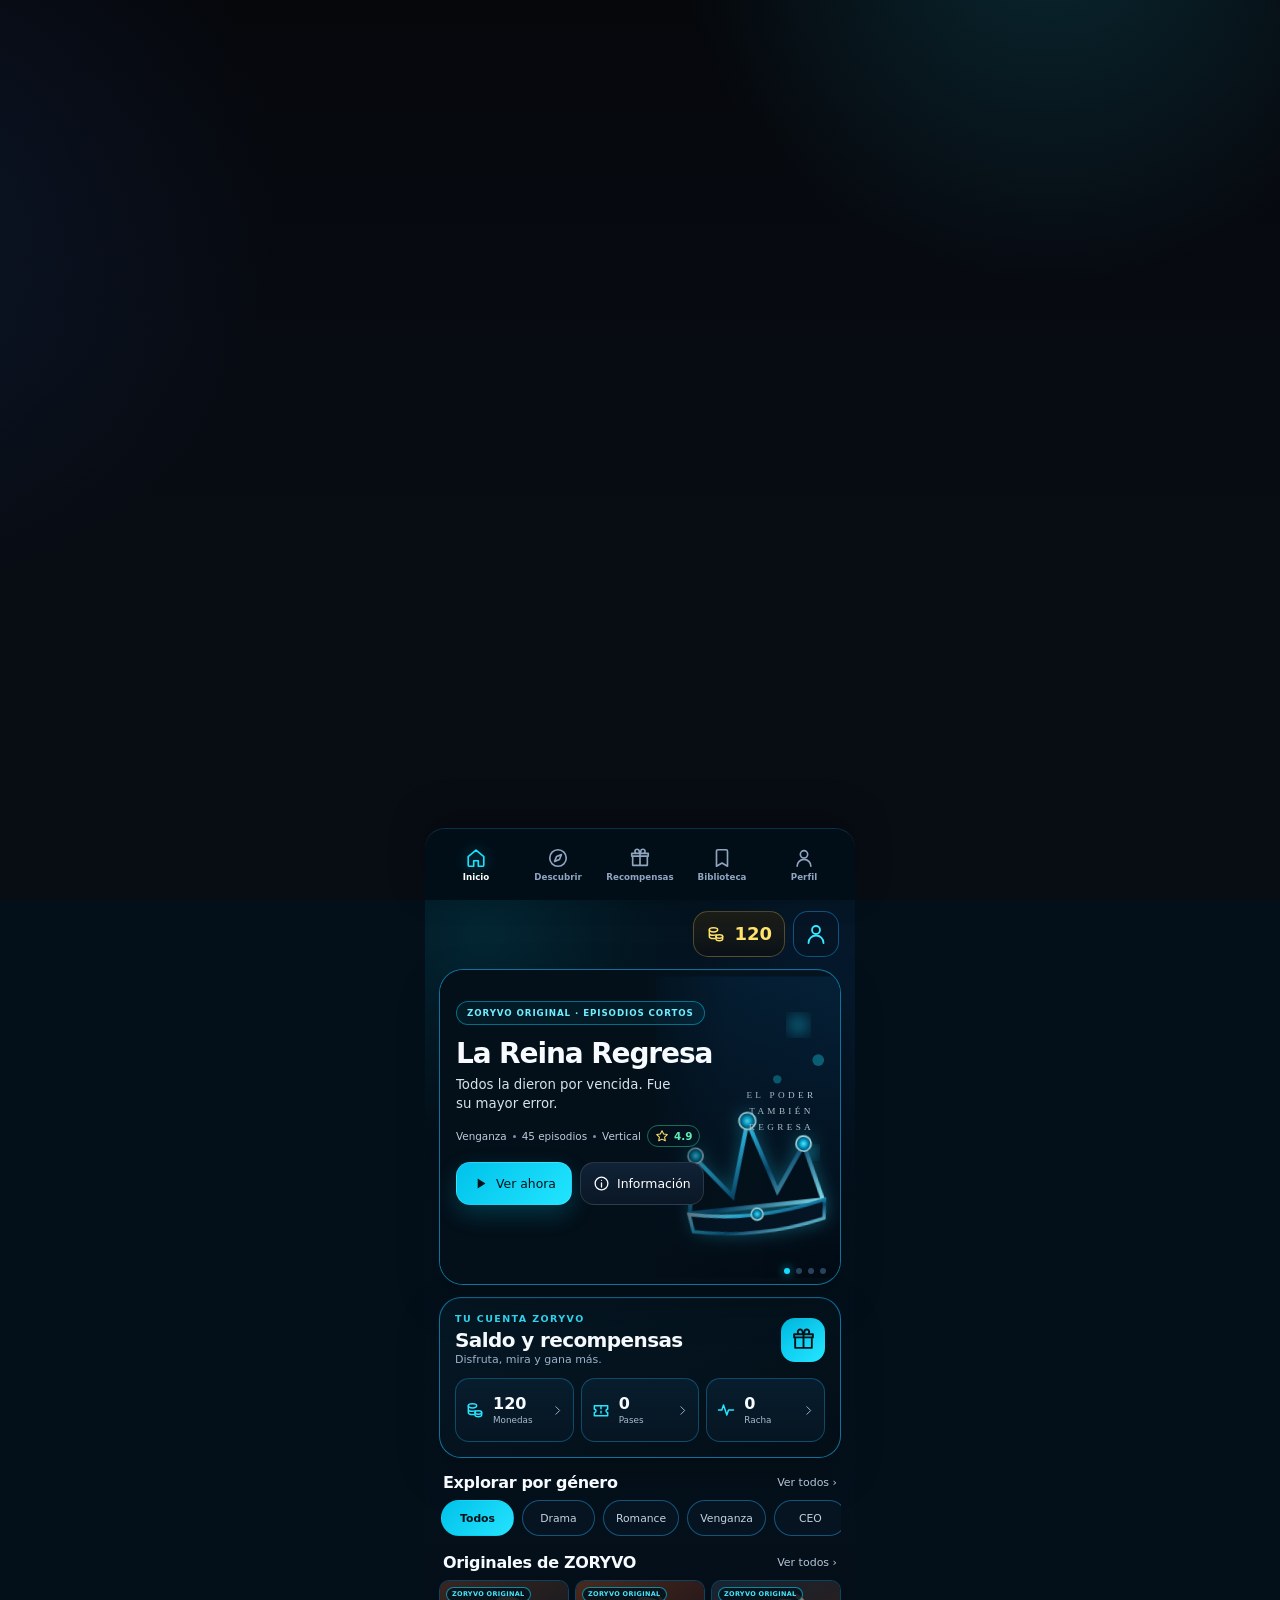
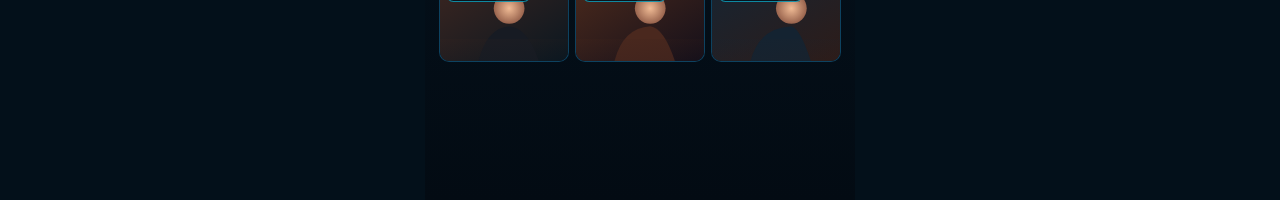
==== commit a794905d: "Finalize compact Home scale and cache isolation" ====
--- a/index.html
+++ b/index.html
@@ -7,26 +7,27 @@
 <meta name="color-scheme" content="dark">
 <meta name="description" content="ZORYVO — plataforma de historias verticales y episodios cortos.">
 <title>ZORYVO</title>
-<link rel="stylesheet" href="assets/app1.css?v=422">
-<link rel="stylesheet" href="assets/app2.css?v=422">
-<link rel="stylesheet" href="assets/app3.css?v=422">
-<link rel="stylesheet" href="assets/app4.css?v=422">
-<link rel="stylesheet" href="assets/restore1.css?v=422">
-<link rel="stylesheet" href="assets/restore2.css?v=422">
-<link rel="stylesheet" href="assets/portal.css?v=422">
-<link rel="stylesheet" href="assets/mobile-ui-v422.css?v=422">
-<link rel="stylesheet" href="assets/mobile-ui-v422-assets.css?v=422">
+<link rel="stylesheet" href="assets/app1.css?v=423">
+<link rel="stylesheet" href="assets/app2.css?v=423">
+<link rel="stylesheet" href="assets/app3.css?v=423">
+<link rel="stylesheet" href="assets/app4.css?v=423">
+<link rel="stylesheet" href="assets/restore1.css?v=423">
+<link rel="stylesheet" href="assets/restore2.css?v=423">
+<link rel="stylesheet" href="assets/portal.css?v=423">
+<link rel="stylesheet" href="assets/mobile-ui-v422.css?v=423">
+<link rel="stylesheet" href="assets/mobile-ui-v422-assets.css?v=423">
+<link rel="stylesheet" href="assets/mobile-ui-v422-tune.css?v=423">
 </head>
 <body>
-<script src="runtime/shell1.js?v=422"></script>
-<script src="runtime/shell2.js?v=422"></script>
-<script src="runtime/shell3.direct.js?v=422"></script>
-<script src="assets/app1.js?v=422"></script>
-<script src="assets/app2.js?v=422"></script>
-<script src="assets/app3.js?v=422"></script>
-<script src="assets/app4.js?v=422"></script>
-<script src="assets/portal.js?v=422"></script>
-<script src="assets/mobile-ui-v422.js?v=422"></script>
-<script src="assets/mobile-ui-v422-assets.js?v=422"></script>
+<script src="runtime/shell1.js?v=423"></script>
+<script src="runtime/shell2.js?v=423"></script>
+<script src="runtime/shell3.direct.js?v=423"></script>
+<script src="assets/app1.js?v=423"></script>
+<script src="assets/app2.js?v=423"></script>
+<script src="assets/app3.js?v=423"></script>
+<script src="assets/app4.js?v=423"></script>
+<script src="assets/portal.js?v=423"></script>
+<script src="assets/mobile-ui-v422.js?v=423"></script>
+<script src="assets/mobile-ui-v422-assets.js?v=423"></script>
 </body>
 </html>
--- a/assets/mobile-ui-v422-tune.css
+++ b/assets/mobile-ui-v422-tune.css
@@ -0,0 +1,6 @@
+/* Final density pass: match supplied mobile references more closely */
+.zv42-header{height:66px}.zv42-logo{width:164px;max-width:47vw;height:48px}.zv42-coins{height:46px;min-width:86px;padding:0 12px;border-radius:15px}.zv42-coins strong{font-size:18px}.zv42-profile{width:46px;height:46px;border-radius:15px}.zv42-profile .zv42-icon{width:24px;height:24px}
+.zv42-hero{min-height:316px;padding:31px 16px 15px;border-radius:24px}.zv42-hero-art{width:46%}.zv42-hero-copy{width:74%}.zv42-kicker{padding:6px 10px;font-size:8.7px;letter-spacing:.105em}.zv42-hero h1{margin:15px 0 8px;font-size:clamp(24px,6.8vw,28px);white-space:nowrap;line-height:1}.zv42-hero-desc{max-width:230px;font-size:13.3px;line-height:1.38}.zv42-meta{gap:6px;margin-top:12px;font-size:10.4px}.zv42-rating{padding:3px 7px}.zv42-actions{width:260px;max-width:calc(100vw - 58px);gap:8px;margin-top:15px}.zv42-btn{height:43px;padding:0 12px;border-radius:14px;font-size:12.4px;gap:7px}.zv42-btn.primary{min-width:116px}.zv42-btn.secondary{min-width:116px}.zv42-btn .zv42-icon{width:17px;height:17px}.zv42-dots{right:14px;bottom:10px}.zv42-dots i{width:6px;height:6px}
+.zv42-wallet{margin-top:12px;padding:15px;border-radius:22px}.zv42-wallet h2{font-size:20px}.zv42-wallet p{font-size:11px}.zv42-wallet-open{width:44px;height:44px;border-radius:14px}.zv42-stats{gap:7px;margin-top:12px}.zv42-stat{height:64px;padding:8px 9px;border-radius:14px}.zv42-stat b{font-size:16px}.zv42-stat span{font-size:8.8px}.zv42-section{margin-top:15px}.zv42-section-head{margin-bottom:8px}.zv42-section-head h2{font-size:16px}.zv42-chip{height:36px;min-width:73px;padding:0 12px;font-size:10.8px}.zv42-originals{gap:6px}.zv42-bottom{height:72px;padding-top:5px;padding-bottom:max(5px,env(safe-area-inset-bottom));border-radius:20px 20px 0 0}.zv42-nav{gap:3px;font-size:8.7px}.zv42-nav .zv42-icon{width:22px;height:22px}
+.zv42-reward-head{min-height:100px;padding-top:9px}.zv42-reward-head h1{font-size:29px}.zv42-reward-head p{font-size:11.8px;line-height:1.36}.zv42-gift{height:98px;width:45%}.zv42-balance{gap:10px;margin-top:6px;padding:14px;border-radius:22px}.zv42-balance-left{gap:8px;padding-right:9px}.zv42-balance-left>.zv42-icon{width:31px;height:31px}.zv42-balance-label{font-size:11.5px}.zv42-balance-num b{font-size:28px}.zv42-balance-num span{font-size:10.5px}.zv42-add{height:45px;border-radius:14px;font-size:12.5px}.zv42-add-note{font-size:8.7px}.zv42-streak{margin-top:12px;padding:13px;border-radius:22px}.zv42-streak-head h2{font-size:19px}.zv42-streak-head p{font-size:9.5px}.zv42-streak-mark .zv42-icon{width:21px;height:21px}.zv42-streak-mark b{font-size:12px}.zv42-days{gap:4px;margin-top:10px}.zv42-day{height:72px;border-radius:11px;padding-top:7px}.zv42-day span{font-size:8.3px}.zv42-day::before{top:26px;font-size:9px}.zv42-day b{margin-top:24px;font-size:10px}.zv42-claim{height:44px;margin-top:10px;border-radius:14px;font-size:11.7px}.zv42-reward-stats{margin-top:11px}.zv42-missions{margin-top:13px}.zv42-missions h2{font-size:18px}.zv42-missions>p{font-size:9.2px}.zv42-mission{min-height:142px;padding:9px 7px;border-radius:14px}.zv42-mission-icon{width:33px;height:33px}.zv42-mission-icon .zv42-icon{width:18px;height:18px}.zv42-mission h3{font-size:9.3px}.zv42-mission p{min-height:38px;font-size:8px}.zv42-mission-action{height:30px;font-size:8.8px}
+@media(max-width:345px){.zv42-logo{width:142px}.zv42-hero h1{font-size:23px}.zv42-actions{width:238px}.zv42-btn{font-size:11.5px;padding:0 10px}.zv42-btn.primary,.zv42-btn.secondary{min-width:108px}.zv42-reward-head h1{font-size:27px}}
